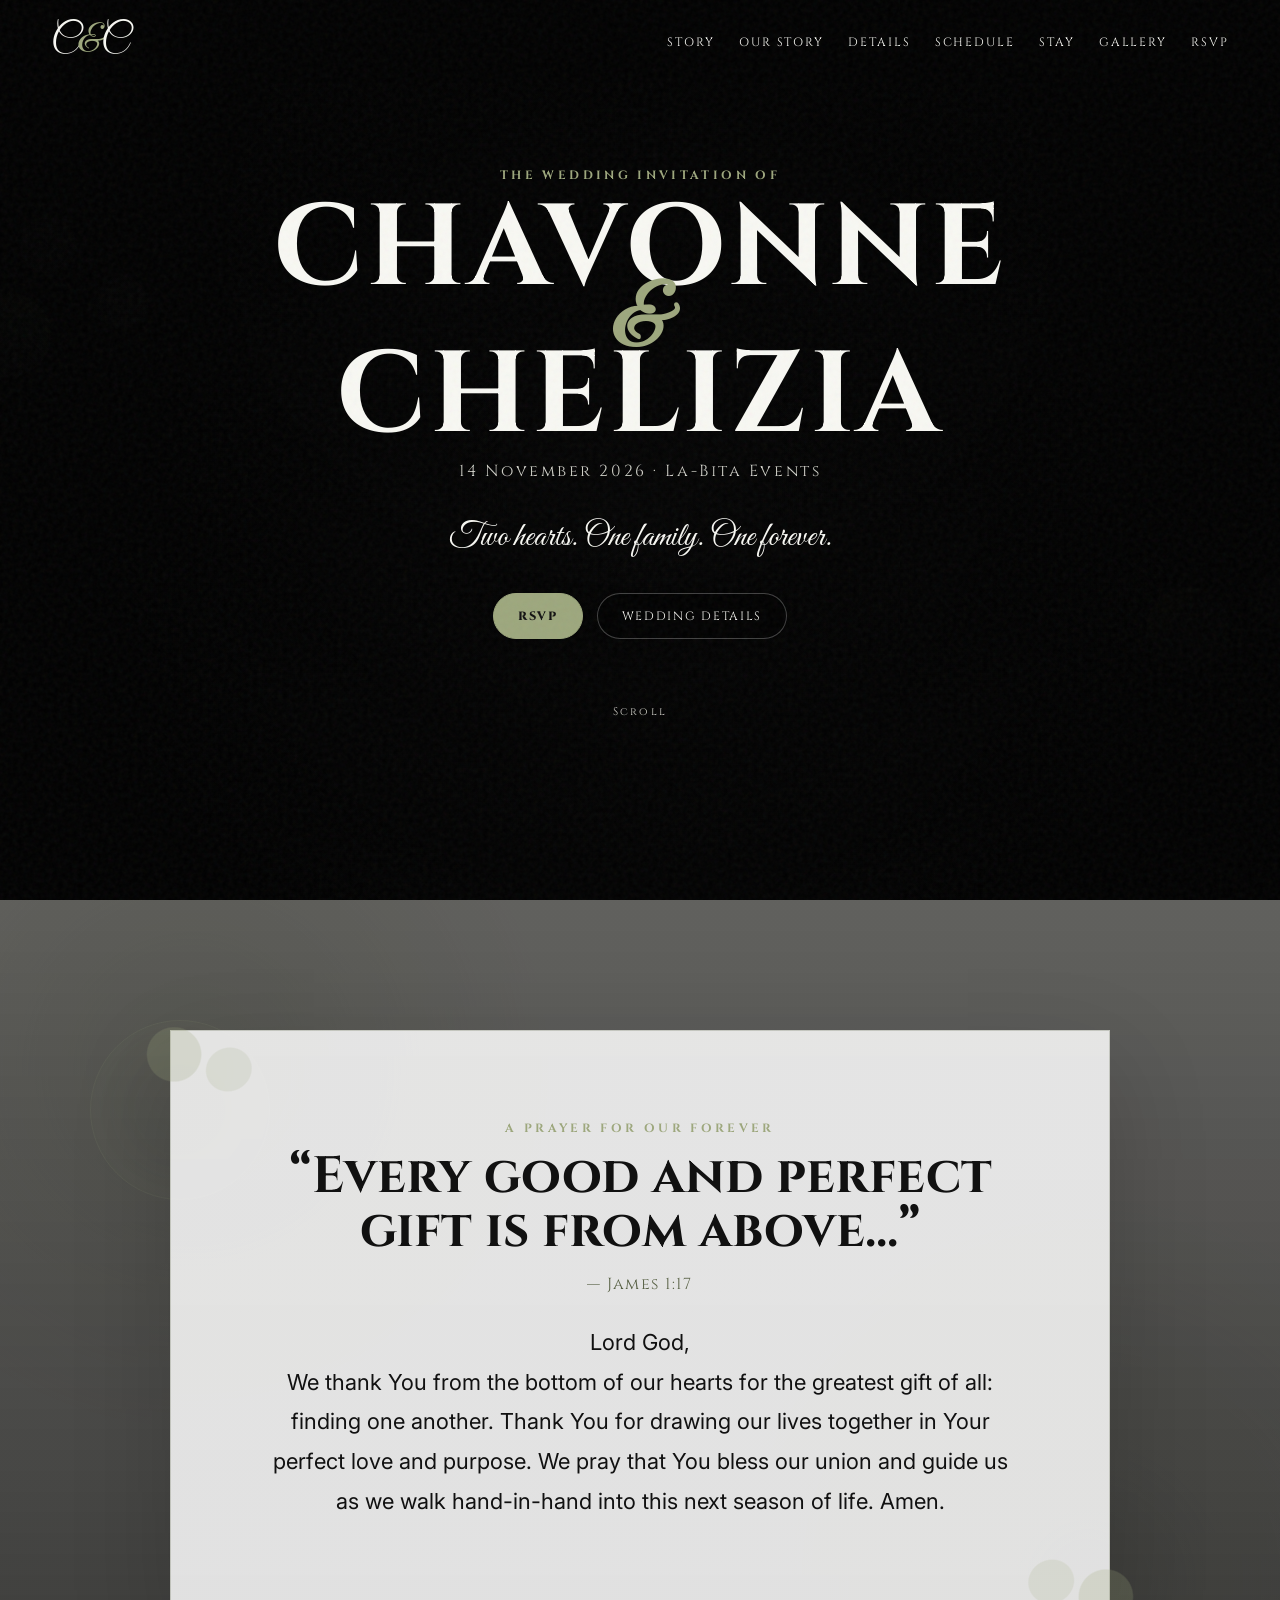
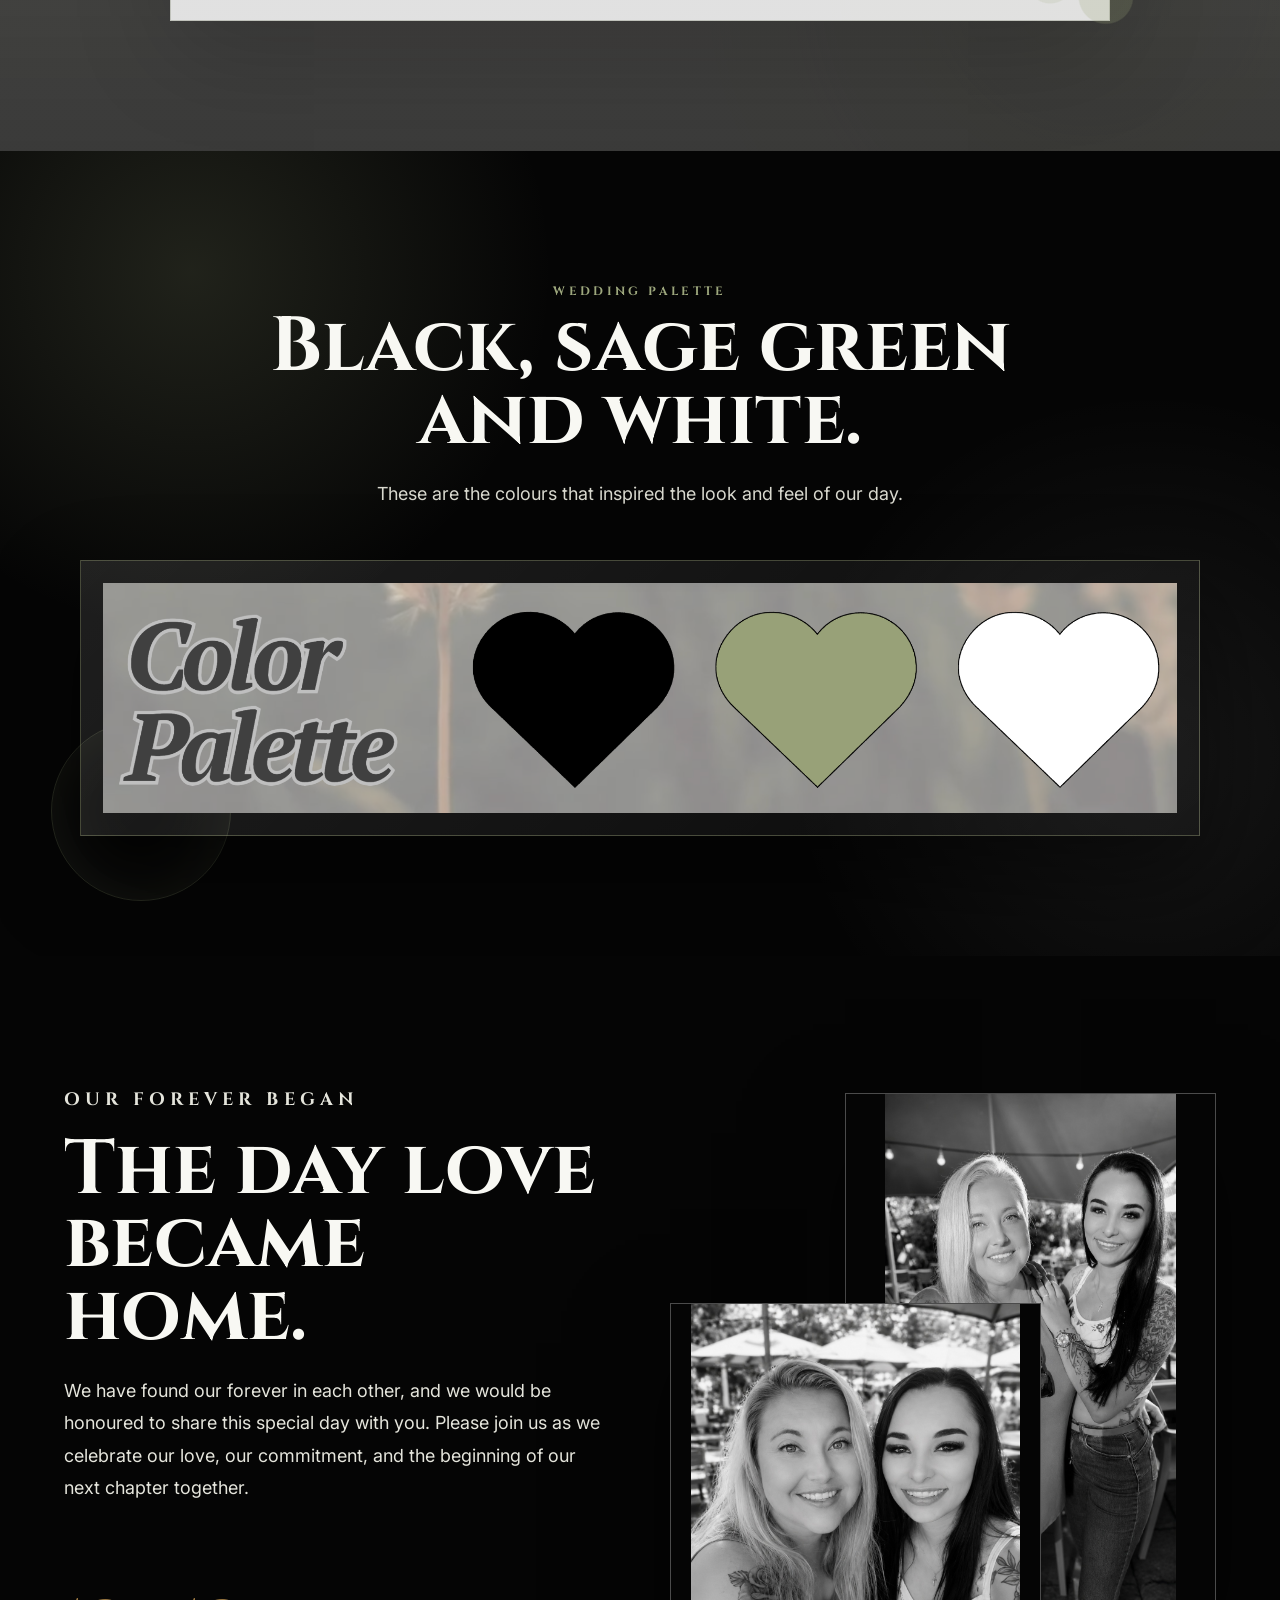
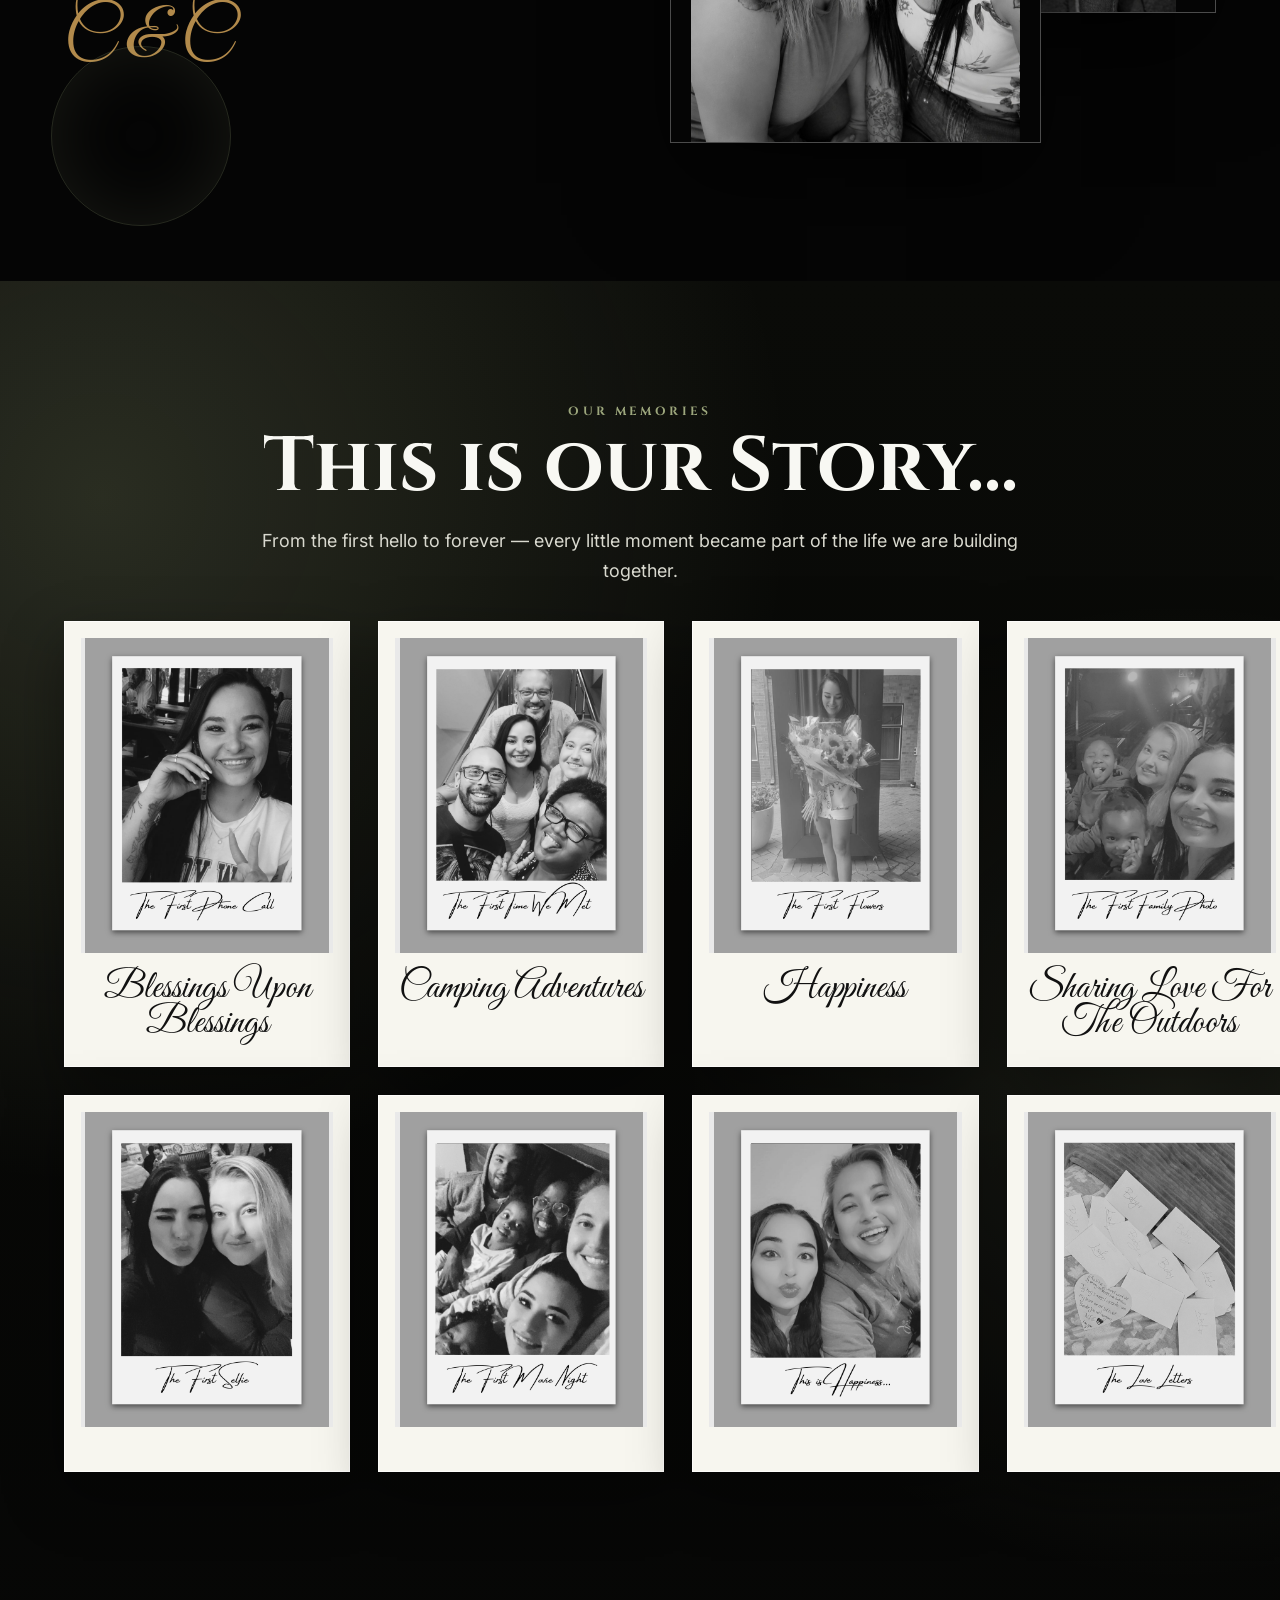
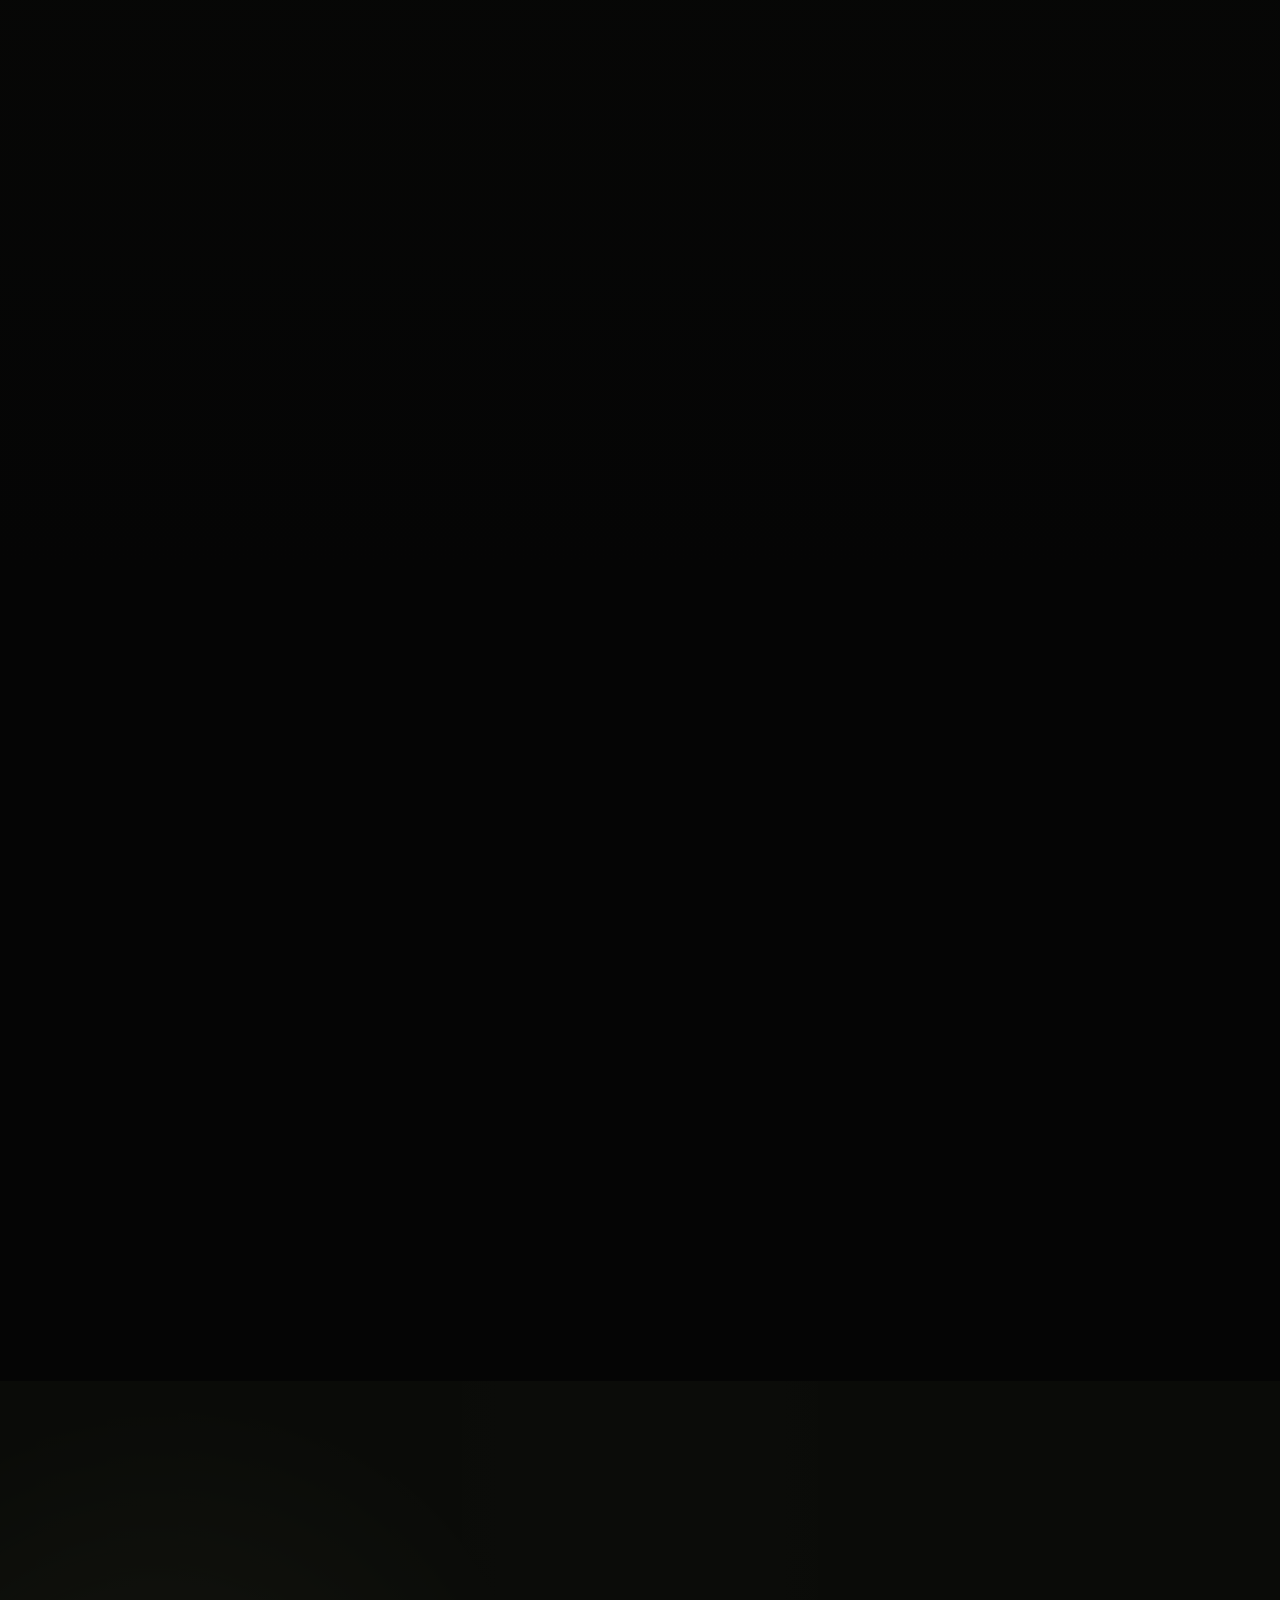
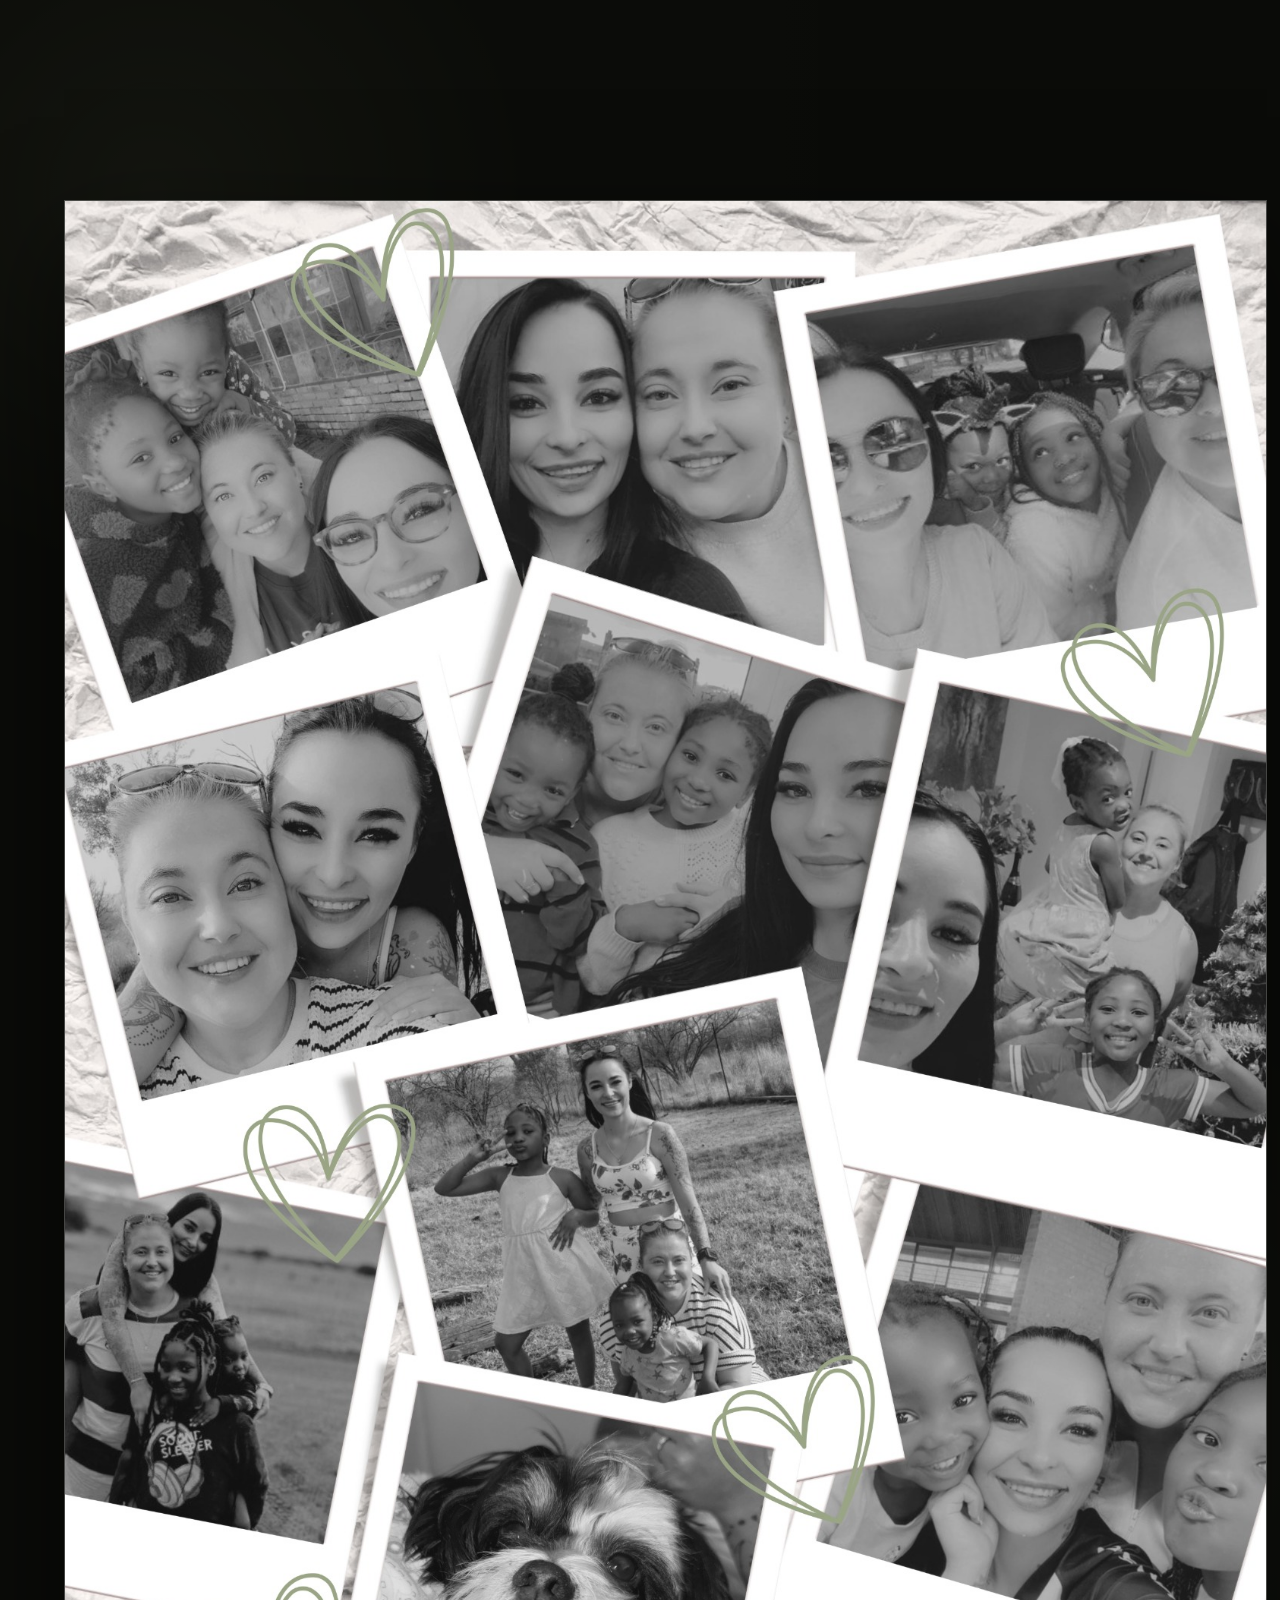
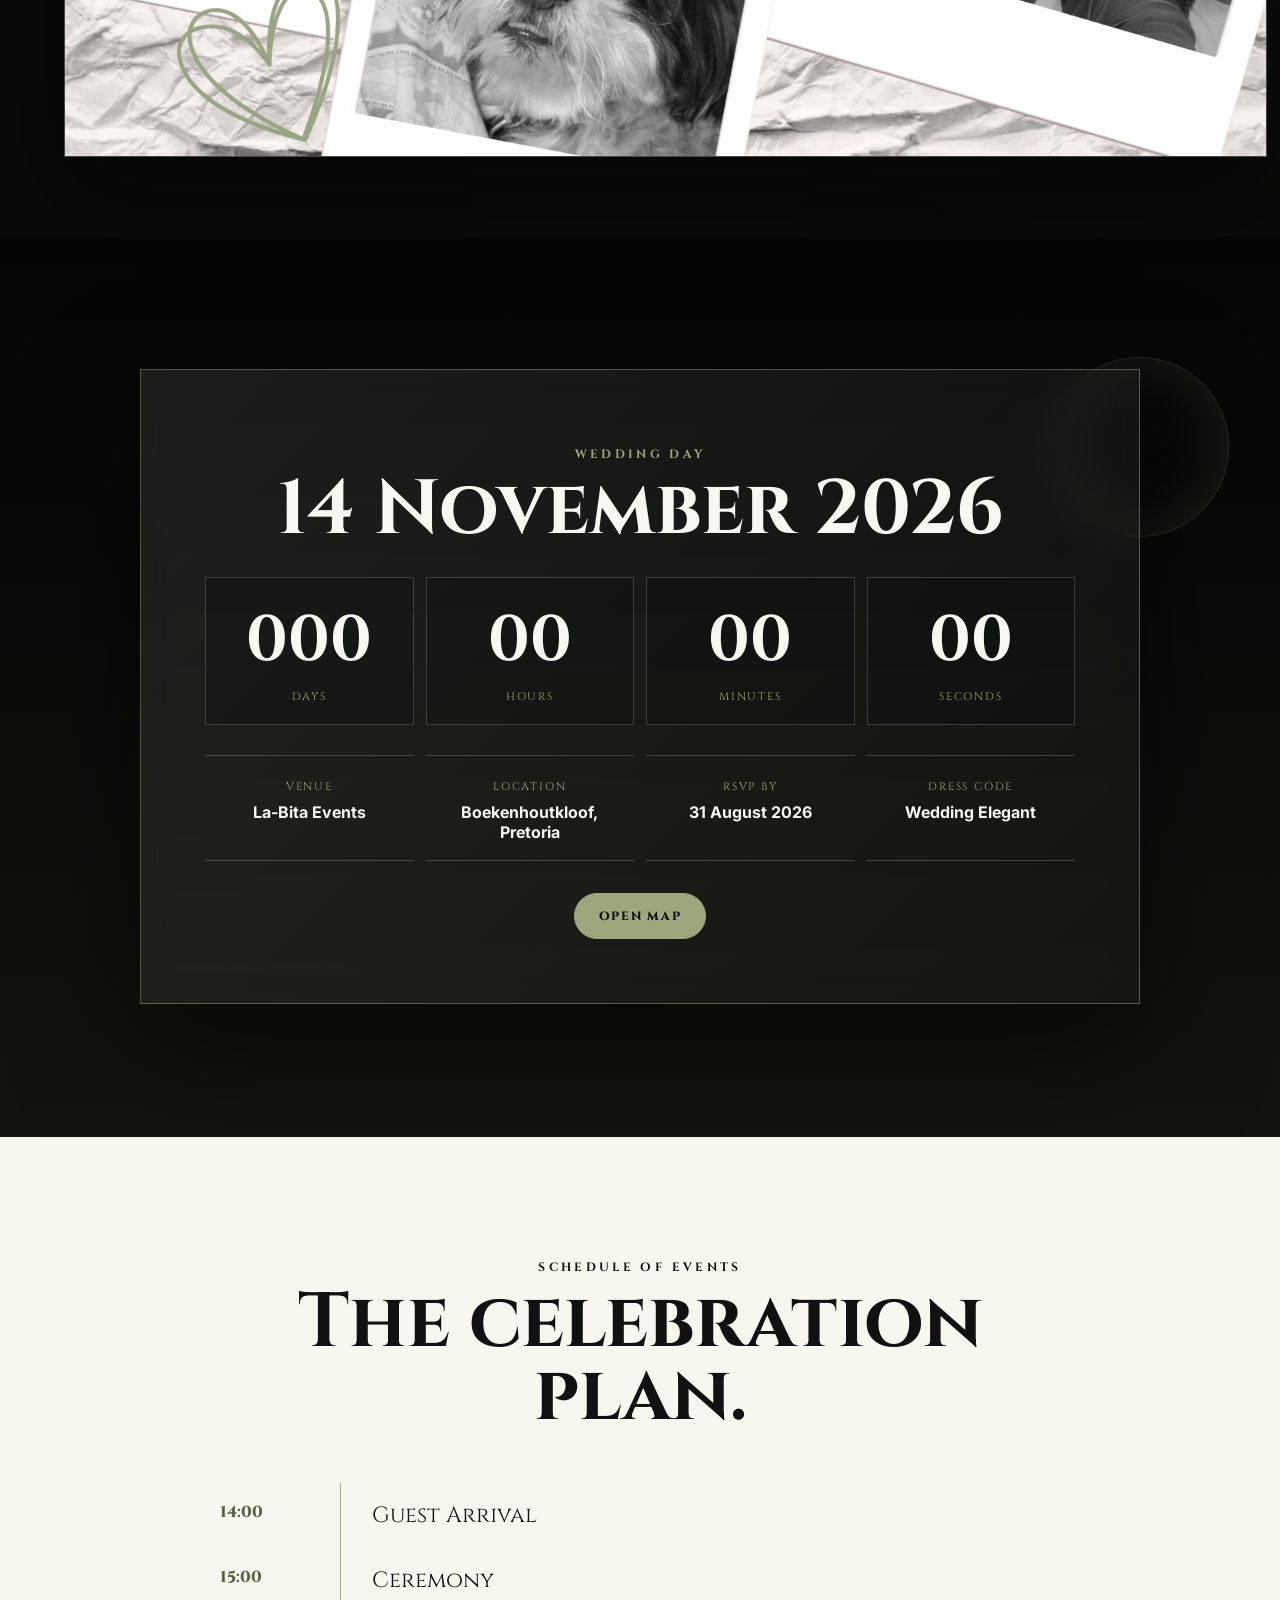
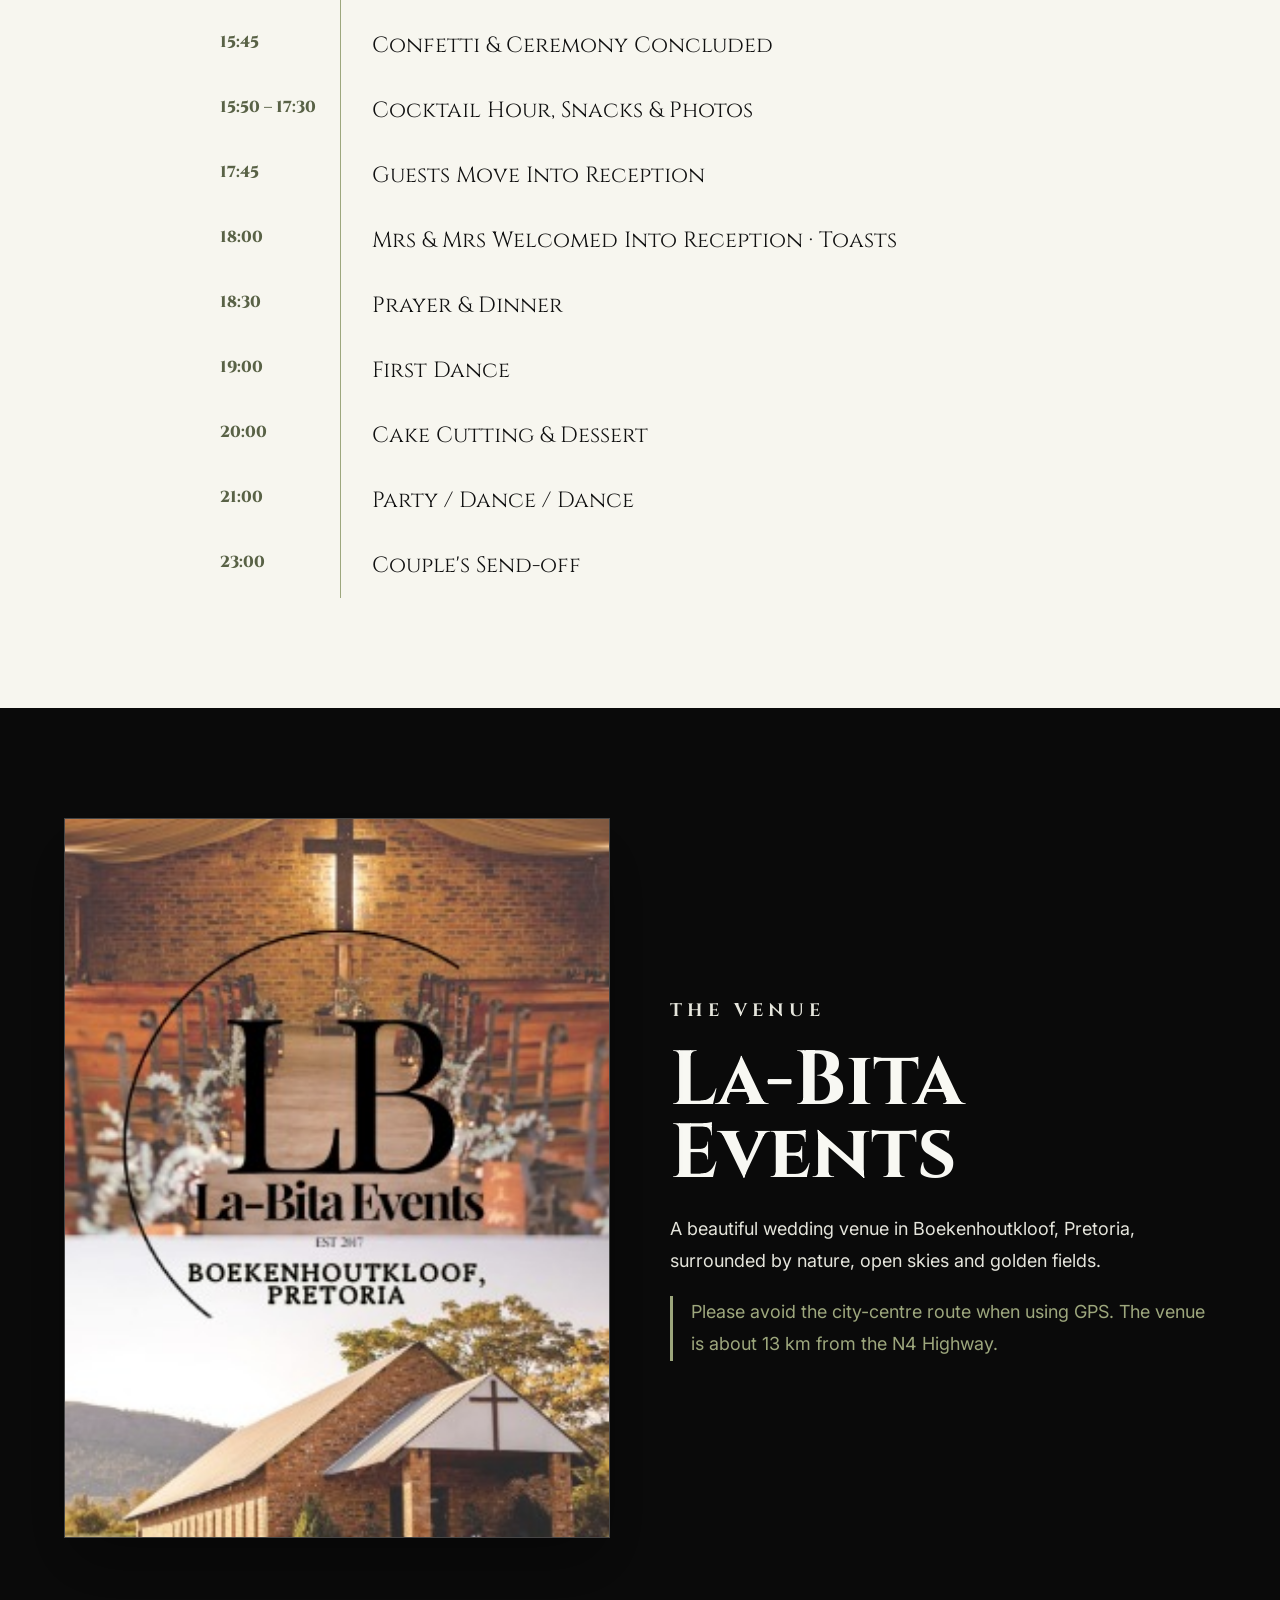
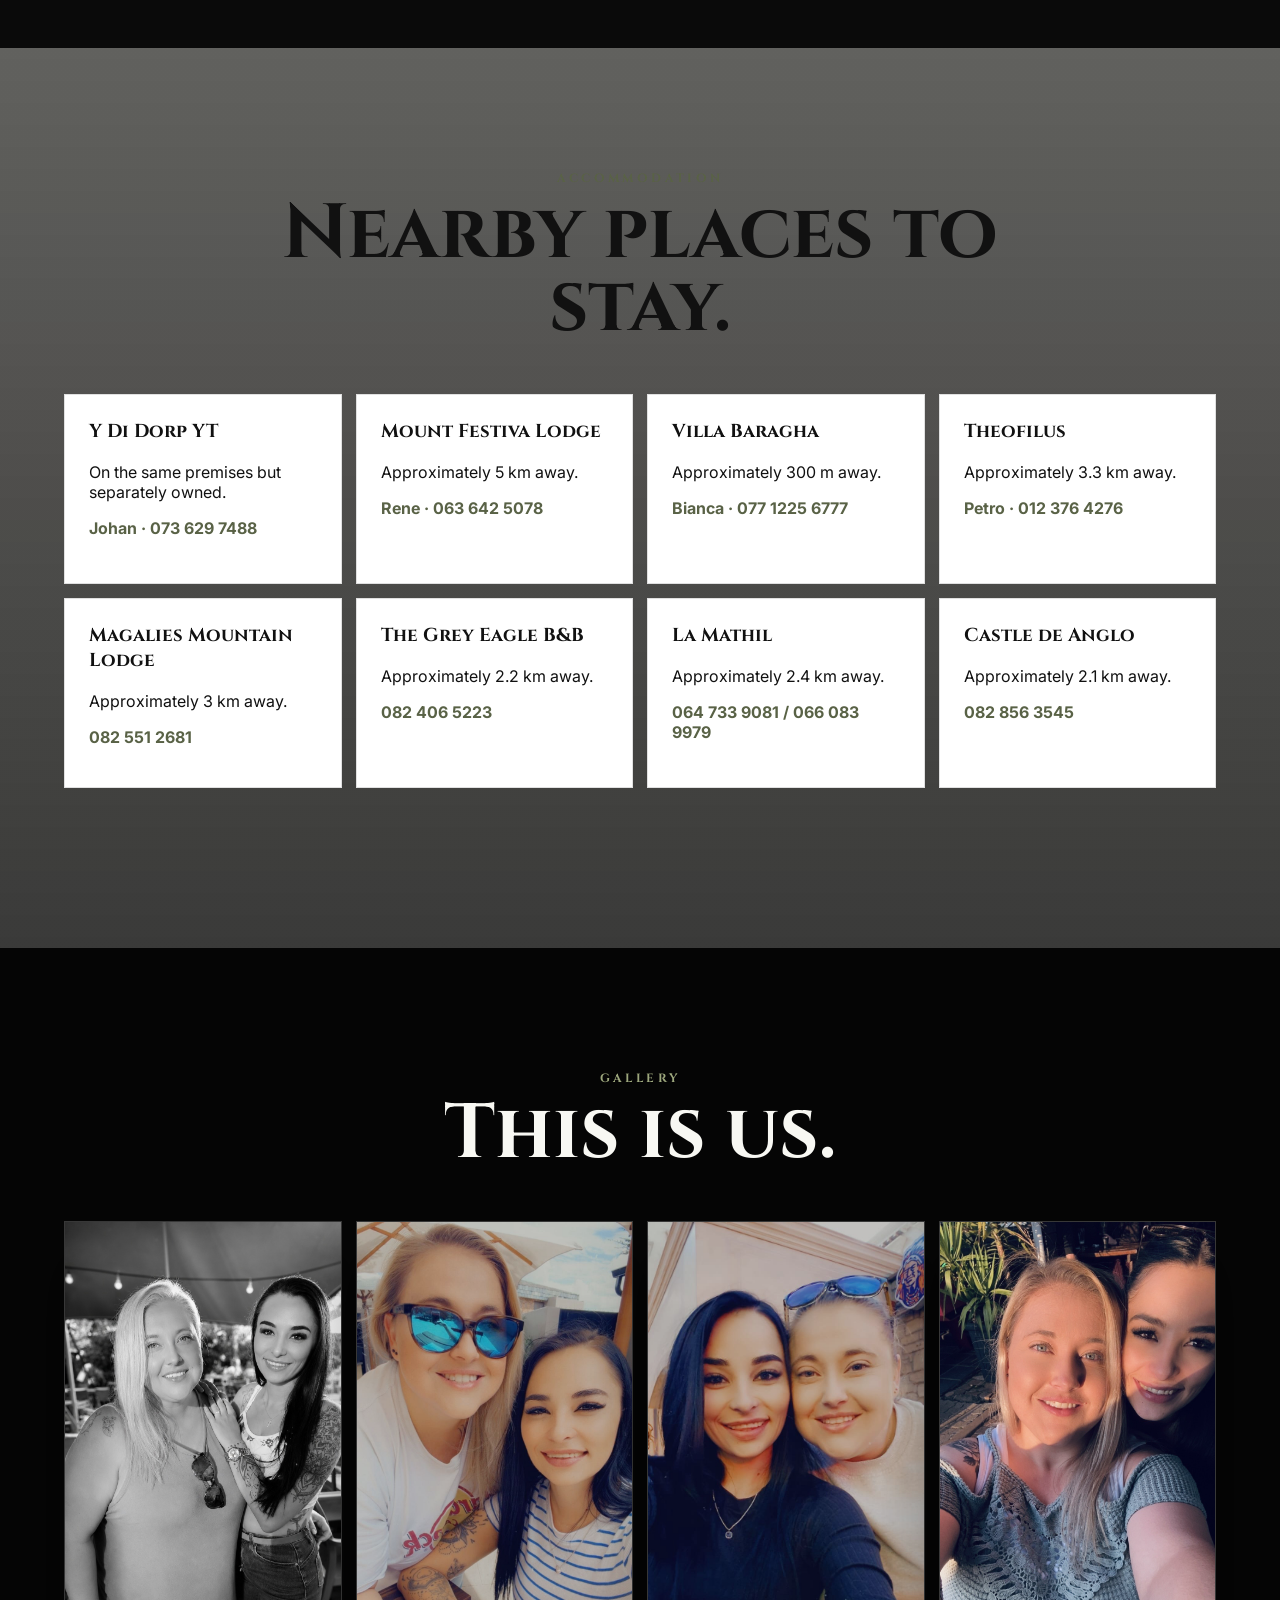
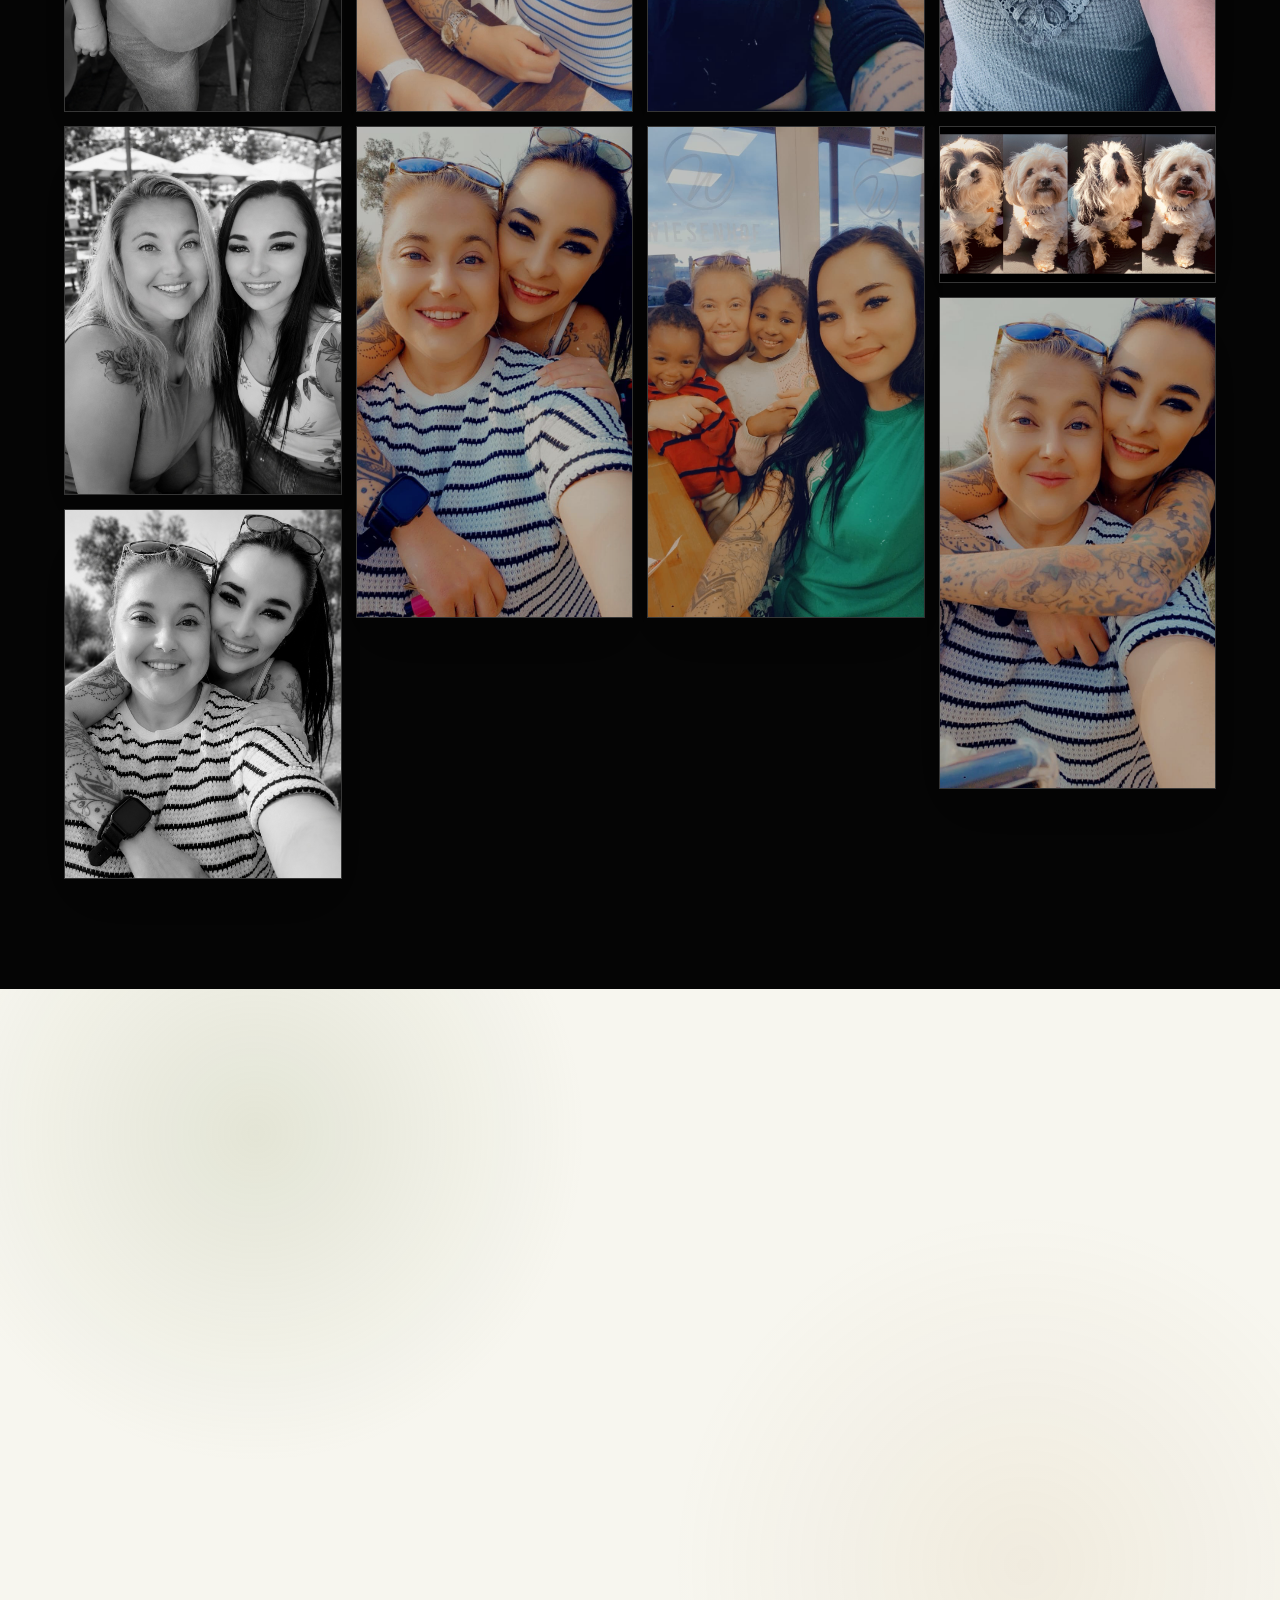
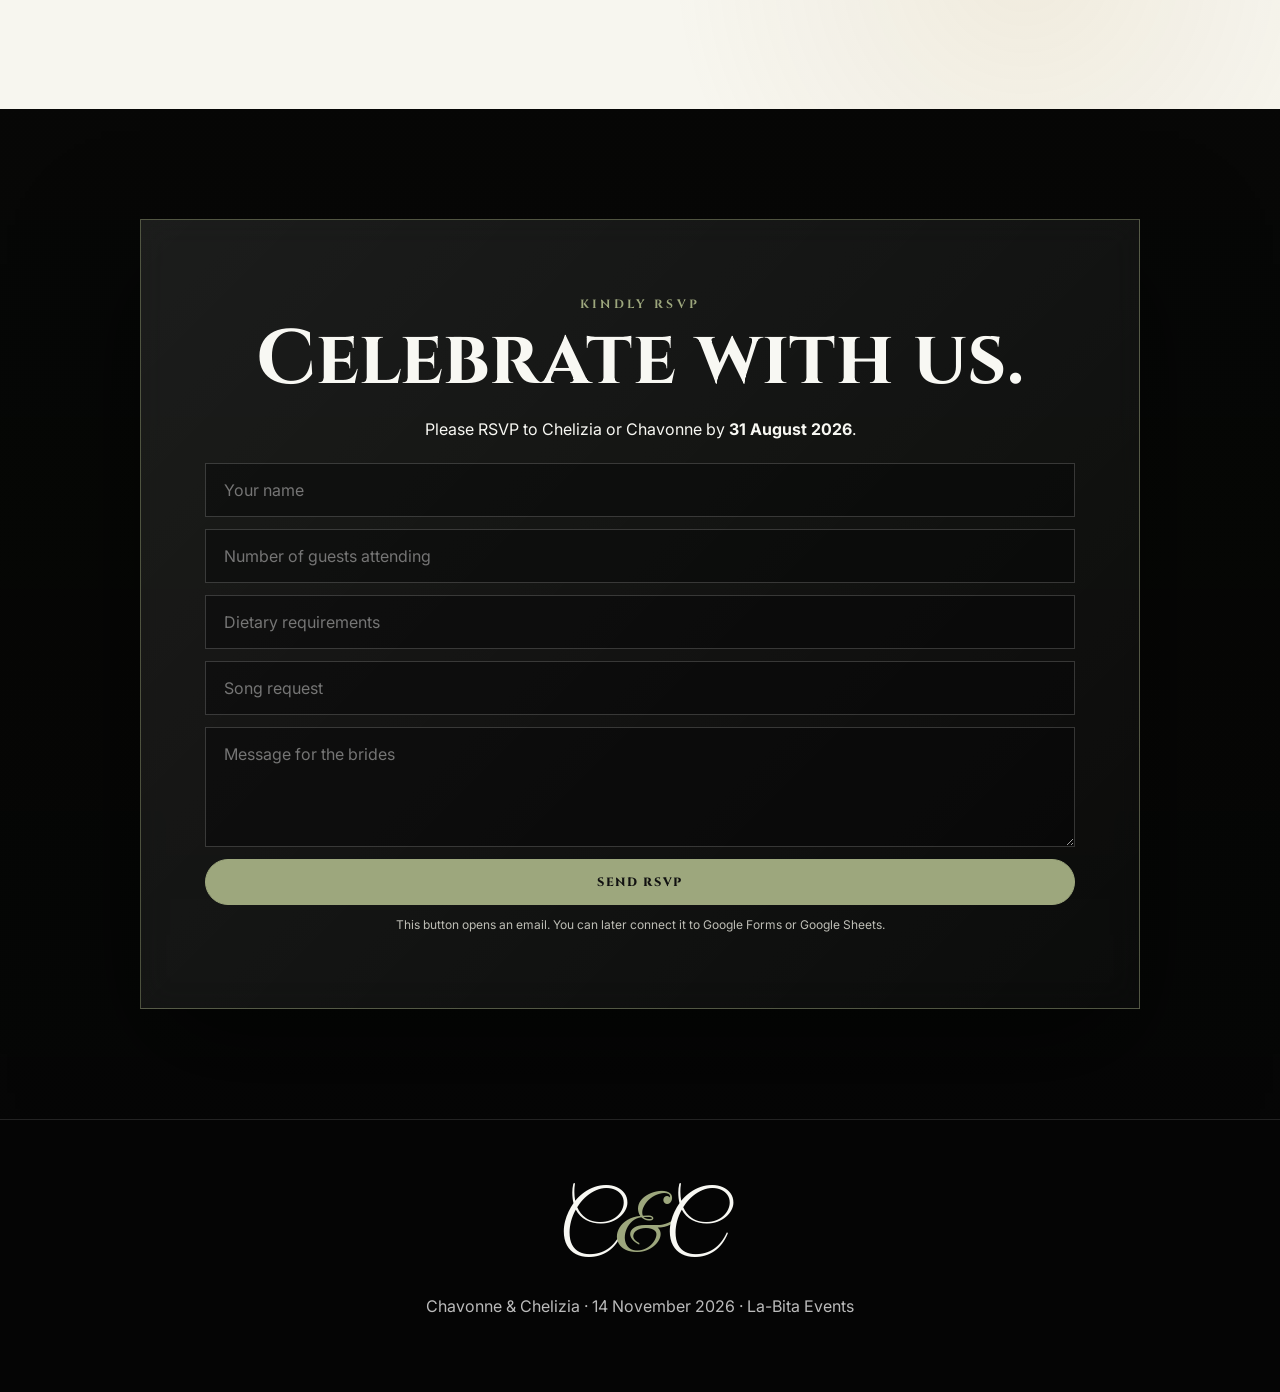
==== Chavonne_Chelizia_Wedding_Website_NATURE_VIDEO_UPDATE/index.html @ d22e95a1 "Add files via upload" ====
<!doctype html>
<html lang="en">
<head>
  <meta charset="utf-8" />
  <meta name="viewport" content="width=device-width, initial-scale=1" />
  <title>Chavonne & Chelizia | 14 November 2026</title>
  <meta name="description" content="Wedding invitation for Chavonne & Chelizia — 14 November 2026 at La-Bita Events." />
  <meta property="og:title" content="Chavonne & Chelizia are getting married" />
  <meta property="og:description" content="Join us on 14 November 2026 at La-Bita Events." />
  <meta property="og:image" content="assets/photos/photo-01.jpg" />
  <link rel="preconnect" href="https://fonts.googleapis.com">
  <link rel="preconnect" href="https://fonts.gstatic.com" crossorigin>
  <link href="https://fonts.googleapis.com/css2?family=Cinzel:wght@400;500;600;700&family=Great+Vibes&family=Inter:wght@300;400;500;700;900&display=swap" rel="stylesheet">
  <link rel="stylesheet" href="styles.css" />
</head>
<body>
  <div class="grain"></div>
  <div class="mobile-menu" id="mobileMenu">
    <a href="#story">Story</a><a href="#love-story">Our Story</a><a href="#details">Details</a><a href="#timeline">Schedule</a><a href="#accommodation">Stay</a><a href="#gallery">Gallery</a><a href="#rsvp">RSVP</a>
  </div>

  <header class="nav">
    <a class="brand" href="#top">C<span>&</span>C</a>
    <nav>
      <a href="#story">Story</a><a href="#love-story">Our Story</a><a href="#details">Details</a><a href="#timeline">Schedule</a><a href="#accommodation">Stay</a><a href="#gallery">Gallery</a><a href="#rsvp">RSVP</a>
    </nav>
    <button id="menuBtn" aria-label="Open menu">☰</button>
  </header>

  <main id="top">
    <div class="nature-accent accent-top-left" aria-hidden="true"></div>
    <div class="nature-accent accent-top-right" aria-hidden="true"></div>
    <section class="hero panel">
      <video class="nature-video video-bg meadow-video" autoplay muted loop playsinline preload="auto" aria-hidden="true">
        <source src="assets/videos/nature-1.mp4" type="video/mp4">
      </video>
      <div class="hero-overlay"></div>
      <div class="hero-content reveal">
        <p class="eyebrow">The wedding invitation of</p>
        <h1><span>Chavonne</span><em>&</em><span>Chelizia</span></h1>
        <p class="date">14 November 2026 · La-Bita Events</p>
        <p class="tagline">Two hearts. One family. One forever.</p>
        <div class="hero-actions">
          <a class="btn primary" href="#rsvp">RSVP</a>
          <a class="btn ghost" href="#details">Wedding Details</a>
        </div>
      </div>
      <div class="scroll-cue">Scroll</div>
    </section>


    <section class="prayer panel" id="prayer">
      <video class="nature-video video-bg soft-section-video" autoplay muted loop playsinline preload="auto" aria-hidden="true">
        <source src="assets/videos/nature-1.mp4" type="video/mp4">
      </video>
      <div class="soft-dark-overlay" aria-hidden="true"></div>
      <span class="botanical-line botanical-line-prayer" aria-hidden="true"></span>
      <div class="prayer-card reveal">
        <p class="eyebrow">A Prayer For Our Forever</p>
        <h2>“Every good and perfect gift is from above...”</h2>
        <p class="verse">— James 1:17</p>
        <p>Lord God,<br>
        We thank You from the bottom of our hearts for the greatest gift of all: finding one another. Thank You for drawing our lives together in Your perfect love and purpose. We pray that You bless our union and guide us as we walk hand-in-hand into this next season of life. Amen.</p>
      </div>
    </section>

    <section class="palette-section panel" id="palette">
      <span class="botanical-line botanical-line-1" aria-hidden="true"></span>
      <div class="section-head reveal">
        <p class="eyebrow">Wedding Palette</p>
        <h2>Black, sage green and white.</h2>
        <p class="story-intro">These are the colours that inspired the look and feel of our day.</p>
      </div>
      <div class="palette-card reveal">
        <img src="assets/photos/wedding-palette.png" alt="Wedding colour palette: black, sage green and white" loading="lazy" />
      </div>
    </section>

    <section class="intro split panel" id="story">
      <span class="botanical-line botanical-line-1" aria-hidden="true"></span>
      <div class="copy reveal">
        <p class="eyebrow">Our Forever Began</p>
        <h2>The day love became home.</h2>
        <p>We have found our forever in each other, and we would be honoured to share this special day with you. Please join us as we celebrate our love, our commitment, and the beginning of our next chapter together.</p>
        <p class="signature">C & C</p>
      </div>
      <div class="photo-stack reveal">
        <img src="assets/photos/photo-01.jpg" alt="Chavonne and Chelizia smiling together" />
        <img src="assets/photos/photo-02.jpg" alt="Chavonne and Chelizia close up" />
      </div>
    </section>


    <section class="our-story panel" id="love-story">
      <video class="nature-video video-bg story-video" autoplay muted loop playsinline preload="auto" aria-hidden="true">
        <source src="assets/videos/nature-2.mp4" type="video/mp4">
      </video>
      <div class="section-head reveal">
        <p class="eyebrow">Our Memories</p>
        <h2>This is our Story...</h2>
        <p class="story-intro">From the first hello to forever — every little moment became part of the life we are building together.</p>
      </div>
      <div class="story-gallery">
          <article class="story-polaroid reveal"><img src="assets/story/story-2.jpg" alt="Our story memory 2" loading="lazy"><span>Blessings Upon Blessings</span></article>
          <article class="story-polaroid reveal"><img src="assets/story/story-3.jpg" alt="Our story memory 3" loading="lazy"><span>Camping Adventures</span></article>
          <article class="story-polaroid reveal"><img src="assets/story/story-4.jpg" alt="Our story memory 4" loading="lazy"><span>Happiness</span></article>
          <article class="story-polaroid reveal"><img src="assets/story/story-5.jpg" alt="Our story memory 5" loading="lazy"><span>Sharing Love For The Outdoors</span></article>
          <article class="story-polaroid reveal"><img src="assets/story/story-6.jpg" alt="Our story memory 6" loading="lazy"><span></span></article>
          <article class="story-polaroid reveal"><img src="assets/story/story-7.jpg" alt="Our story memory 7" loading="lazy"><span></span></article>
          <article class="story-polaroid reveal"><img src="assets/story/story-8.jpg" alt="Our story memory 8" loading="lazy"><span></span></article>
          <article class="story-polaroid reveal"><img src="assets/story/story-9.jpg" alt="Our story memory 9" loading="lazy"><span></span></article>
          <article class="story-polaroid reveal"><img src="assets/story/story-10.jpg" alt="Our story memory 10" loading="lazy"><span>Becoming One...</span></article>
          <article class="story-polaroid reveal"><img src="assets/story/story-11.jpg" alt="Our story memory 11" loading="lazy"><span>The Proposal</span></article>
          <article class="story-polaroid reveal"><img src="assets/story/story-12.jpg" alt="Our story memory 12" loading="lazy"><span>Adventures</span></article>
          <article class="story-polaroid reveal"><img src="assets/story/story-13.jpg" alt="Our story memory 13" loading="lazy"><span>The Love Letters</span></article>
          <article class="story-polaroid reveal"><img src="assets/story/story-14.jpg" alt="Our story memory 14" loading="lazy"><span>This Is Happiness...</span></article>
          <article class="story-polaroid reveal"><img src="assets/story/story-15.jpg" alt="Our story memory 15" loading="lazy"><span>The First Movie Night</span></article>
          <article class="story-polaroid reveal"><img src="assets/story/story-16.jpg" alt="Our story memory 16" loading="lazy"><span>The First Selfie</span></article>
          <article class="story-polaroid reveal"><img src="assets/story/story-17.jpg" alt="Our story memory 17" loading="lazy"><span>The First Phone Call</span></article>
          <article class="story-polaroid reveal"><img src="assets/story/story-18.jpg" alt="Our story memory 18" loading="lazy"><span>The First Flowers</span></article>
          <article class="story-polaroid reveal"><img src="assets/story/story-19.jpg" alt="Our story memory 19" loading="lazy"><span>The First Time We Met</span></article>
          <article class="story-polaroid reveal"><img src="assets/story/story-20.jpg" alt="Our story memory 20" loading="lazy"><span>The First Moments</span></article>
          <article class="story-polaroid reveal"><img src="assets/story/story-21.jpg" alt="Our story memory 21" loading="lazy"><span>Family</span></article>
      </div>
    </section>

    <section class="family panel">
      <video class="nature-video video-bg family-video" autoplay muted loop playsinline preload="auto" aria-hidden="true">
        <source src="assets/videos/nature-2.mp4" type="video/mp4">
      </video>
      <div class="section-head reveal">
        <p class="eyebrow">The Best Part Of Our Story</p>
        <h2>Before we became brides, we became a family.</h2>
      </div>
      <div class="family-banner-wrap reveal">
        <img class="family-banner" src="assets/photos/family-banner.jpg" alt="Black and white family photo collage with greenery" />
      </div>

    </section>

    <section class="details panel" id="details">
      <span class="botanical-line botanical-line-2" aria-hidden="true"></span>
      <div class="details-card reveal">
        <p class="eyebrow">Wedding Day</p>
        <h2>14 November 2026</h2>
        <div class="countdown" id="countdown">
          <div><strong>000</strong><span>Days</span></div>
          <div><strong>00</strong><span>Hours</span></div>
          <div><strong>00</strong><span>Minutes</span></div>
          <div><strong>00</strong><span>Seconds</span></div>
        </div>
        <div class="detail-list">
          <article><span>Venue</span><b>La-Bita Events</b></article>
          <article><span>Location</span><b>Boekenhoutkloof, Pretoria</b></article>
          <article><span>RSVP By</span><b>31 August 2026</b></article>
          <article><span>Dress Code</span><b>Wedding Elegant</b></article>
        </div>
        <a class="btn primary" target="_blank" rel="noopener" href="https://maps.app.goo.gl/uL5Yr87mMjMG5rFS6">Open Map</a>
      </div>
    </section>

    <section class="timeline panel" id="timeline">
      <div class="section-head reveal">
        <p class="eyebrow">Schedule Of Events</p>
        <h2>The celebration plan.</h2>
      </div>
      <div class="line reveal">
        <div><time>14:00</time><p>Guest Arrival</p></div>
        <div><time>15:00</time><p>Ceremony</p></div>
        <div><time>15:45</time><p>Confetti & Ceremony Concluded</p></div>
        <div><time>15:50 – 17:30</time><p>Cocktail Hour, Snacks & Photos</p></div>
        <div><time>17:45</time><p>Guests Move Into Reception</p></div>
        <div><time>18:00</time><p>Mrs & Mrs Welcomed Into Reception · Toasts</p></div>
        <div><time>18:30</time><p>Prayer & Dinner</p></div>
        <div><time>19:00</time><p>First Dance</p></div>
        <div><time>20:00</time><p>Cake Cutting & Dessert</p></div>
        <div><time>21:00</time><p>Party / Dance / Dance</p></div>
        <div><time>23:00</time><p>Couple's Send-off</p></div>
      </div>
    </section>

    <section class="venue panel">
      <div class="venue-photo reveal"><img src="assets/photos/photo-13.jpg" alt="La-Bita Events venue" /></div>
      <div class="copy reveal">
        <p class="eyebrow">The Venue</p>
        <h2>La-Bita Events</h2>
        <p>A beautiful wedding venue in Boekenhoutkloof, Pretoria, surrounded by nature, open skies and golden fields.</p>
        <p class="note">Please avoid the city-centre route when using GPS. The venue is about 13 km from the N4 Highway.</p>
      </div>
    </section>

    <section class="accommodation panel" id="accommodation">
      <video class="nature-video video-bg stay-video" autoplay muted loop playsinline preload="auto" aria-hidden="true">
        <source src="assets/videos/nature-2.mp4" type="video/mp4">
      </video>
      <div class="soft-dark-overlay" aria-hidden="true"></div>
<div class="section-head reveal">
        <p class="eyebrow">Accommodation</p>
        <h2>Nearby places to stay.</h2>
      </div>
      <div class="cards reveal">
        <article><h3>Y Di Dorp YT</h3><p>On the same premises but separately owned.</p><b>Johan · 073 629 7488</b></article>
        <article><h3>Mount Festiva Lodge</h3><p>Approximately 5 km away.</p><b>Rene · 063 642 5078</b></article>
        <article><h3>Villa Baragha</h3><p>Approximately 300 m away.</p><b>Bianca · 077 1225 6777</b></article>
        <article><h3>Theofilus</h3><p>Approximately 3.3 km away.</p><b>Petro · 012 376 4276</b></article>
        <article><h3>Magalies Mountain Lodge</h3><p>Approximately 3 km away.</p><b>082 551 2681</b></article>
        <article><h3>The Grey Eagle B&B</h3><p>Approximately 2.2 km away.</p><b>082 406 5223</b></article>
        <article><h3>La Mathil</h3><p>Approximately 2.4 km away.</p><b>064 733 9081 / 066 083 9979</b></article>
        <article><h3>Castle de Anglo</h3><p>Approximately 2.1 km away.</p><b>082 856 3545</b></article>
      </div>
    </section>

    <section class="gallery panel" id="gallery">
      <div class="section-head reveal">
        <p class="eyebrow">Gallery</p>
        <h2>This is us.</h2>
      </div>
      <div class="masonry reveal">
        <img src="assets/photos/photo-01.jpg" alt="Chavonne and Chelizia" />
        <img src="assets/photos/photo-02.jpg" alt="Chavonne and Chelizia" />
        <img src="assets/photos/photo-03.jpg" alt="Chavonne and Chelizia" />
        <img src="assets/photos/photo-04.jpg" alt="Chavonne and Chelizia" />
        <img src="assets/photos/photo-05.jpg" alt="Chavonne and Chelizia" />
        <img src="assets/photos/photo-06.jpg" alt="Chavonne and Chelizia" />
        <img src="assets/photos/photo-07.jpg" alt="Chavonne and Chelizia" />
        <img src="assets/photos/photo-08.jpg" alt="Family photo" />
        <img src="assets/photos/photo-09.jpg" alt="Family photo" />
        <img src="assets/photos/photo-10.jpg" alt="Kai and Willow" />
      </div>
    </section>

    <section class="gift-note panel" id="gifts">
      <div class="gift-card reveal">
        <p class="eyebrow">A Note On Gifts</p>
        <h2>Your presence is our gift.</h2>
        <p>Please know that we are not asking for gifts—your presence on our big day is truly all we want! However, if you would still like to gift us with something, a monetary contribution would be warmly appreciated.</p>
      </div>
    </section>

    <section class="rsvp panel" id="rsvp">
      <video class="nature-video video-bg rsvp-video" autoplay muted loop playsinline preload="auto" aria-hidden="true">
        <source src="assets/videos/nature-1.mp4" type="video/mp4">
      </video>
      <div class="soft-dark-overlay" aria-hidden="true"></div>
      <video class="nature-video video-bg rsvp-video" autoplay muted loop playsinline preload="auto" aria-hidden="true">
        <source src="assets/videos/nature-1.mp4" type="video/mp4">
      </video>
      <div class="rsvp-box reveal">
        <p class="eyebrow">Kindly RSVP</p>
        <h2>Celebrate with us.</h2>
        <p>Please RSVP to Chelizia or Chavonne by <strong>31 August 2026</strong>.</p>
        <form id="rsvpForm">
          <input name="name" placeholder="Your name" required />
          <input name="guests" placeholder="Number of guests attending" required />
          <input name="diet" placeholder="Dietary requirements" />
          <input name="song" placeholder="Song request" />
          <textarea name="message" placeholder="Message for the brides"></textarea>
          <button class="btn primary" type="submit">Send RSVP</button>
        </form>
        <p class="small">This button opens an email. You can later connect it to Google Forms or Google Sheets.</p>
      </div>
    </section>
  </main>

  <footer>
    <div class="monogram story-logo">C<span>&</span>C</div>
    <p>Chavonne & Chelizia · 14 November 2026 · La-Bita Events</p>
  </footer>

  <script src="script.js"></script>
</body>
</html>
---- Chavonne_Chelizia_Wedding_Website_NATURE_VIDEO_UPDATE/styles.css ----
:root{
  --black:#050505; --charcoal:#151515; --white:#f8f8f3; --sage:#9da77d; --sage-dark:#596246; --gold:#b28a4b; --muted:#cfcfc7;
}
*{box-sizing:border-box} html{scroll-behavior:smooth} body{margin:0;background:var(--black);color:var(--white);font-family:Inter,system-ui,sans-serif;overflow-x:hidden}
a{color:inherit;text-decoration:none} img{max-width:100%;display:block}.grain{position:fixed;inset:0;z-index:50;pointer-events:none;opacity:.12;background-image:url("data:image/svg+xml,%3Csvg viewBox='0 0 200 200' xmlns='http://www.w3.org/2000/svg'%3E%3Cfilter id='n'%3E%3CfeTurbulence type='fractalNoise' baseFrequency='.9' numOctaves='4' stitchTiles='stitch'/%3E%3C/filter%3E%3Crect width='100%25' height='100%25' filter='url(%23n)' opacity='.45'/%3E%3C/svg%3E")}
.nav{position:fixed;top:0;left:0;right:0;z-index:20;display:flex;align-items:center;justify-content:space-between;padding:18px clamp(18px,4vw,54px);background:linear-gradient(180deg,rgba(0,0,0,.75),transparent);backdrop-filter:blur(6px)}.brand{font-family:Great Vibes,cursive;font-size:38px;color:var(--white)}.brand span{color:var(--sage)}.nav nav{display:flex;gap:24px;font-family:Cinzel,serif;font-size:12px;letter-spacing:.16em;text-transform:uppercase}.nav a:hover{color:var(--sage)}#menuBtn{display:none;background:transparent;border:1px solid rgba(255,255,255,.3);color:white;border-radius:999px;padding:8px 12px}.mobile-menu{display:none}
.panel{position:relative;min-height:100vh;padding:110px clamp(18px,5vw,80px);overflow:hidden}.hero{display:grid;place-items:center;text-align:center}.hero-overlay{position:absolute;inset:0;background:radial-gradient(circle at center,rgba(0,0,0,.08),rgba(0,0,0,.88) 80%),linear-gradient(180deg,rgba(0,0,0,.25),#050505)}.nature-video{position:absolute;inset:0;opacity:.5;filter:grayscale(.15);background-size:cover;transform:scale(1.06)}.meadow{background-image:linear-gradient(70deg,rgba(157,167,125,.25),rgba(0,0,0,.15)),url('assets/photos/photo-14.jpg');animation:floatbg 24s ease-in-out infinite alternate}.leaves{background:radial-gradient(circle at 20% 20%,rgba(157,167,125,.35),transparent 40%),radial-gradient(circle at 85% 70%,rgba(178,138,75,.18),transparent 35%);animation:drift 16s ease-in-out infinite alternate}.stars{background:radial-gradient(circle at 20% 30%,rgba(157,167,125,.25),transparent 30%),radial-gradient(circle at 70% 70%,rgba(255,255,255,.09),transparent 20%);animation:floatbg 18s ease-in-out infinite alternate}@keyframes floatbg{from{transform:scale(1.06) translateY(0)}to{transform:scale(1.14) translateY(-26px)}}@keyframes drift{from{transform:translateX(-20px) scale(1.05)}to{transform:translateX(20px) scale(1.08)}}
.hero-content{position:relative;z-index:2;max-width:980px}.eyebrow{font-family:Cinzel,serif;text-transform:uppercase;letter-spacing:.28em;font-size:12px;color:var(--sage);font-weight:700}.hero h1{margin:20px 0 8px;font-family:Cinzel,serif;text-transform:uppercase;font-size:clamp(46px,9vw,132px);line-height:.82;letter-spacing:.03em}.hero h1 em{display:block;font-family:Great Vibes,cursive;text-transform:none;color:var(--sage);font-size:.75em;line-height:.6;font-style:normal}.date{font-family:Cinzel,serif;letter-spacing:.16em;color:var(--muted)}.tagline{font-size:clamp(20px,3vw,34px);font-family:Great Vibes,cursive;color:var(--white)}.hero-actions{display:flex;gap:14px;justify-content:center;flex-wrap:wrap;margin-top:28px}.btn{display:inline-flex;align-items:center;justify-content:center;border-radius:999px;padding:14px 24px;font-family:Cinzel,serif;font-size:12px;text-transform:uppercase;letter-spacing:.14em;border:1px solid rgba(255,255,255,.25);cursor:pointer}.primary{background:var(--sage);color:#111;border-color:var(--sage);font-weight:800}.ghost{background:rgba(0,0,0,.2);backdrop-filter:blur(8px)}.scroll-cue{position:absolute;bottom:26px;z-index:2;font-family:Cinzel,serif;letter-spacing:.2em;font-size:11px;color:var(--muted)}
.split,.venue{display:grid;grid-template-columns:1fr 1fr;gap:60px;align-items:center}.copy h2,.section-head h2,.details-card h2,.rsvp-box h2{font-family:Cinzel,serif;font-size:clamp(36px,6vw,78px);line-height:.95;margin:12px 0 22px}.copy p{font-size:18px;line-height:1.8;color:#e5e5dc}.signature{font-family:Great Vibes,cursive!important;font-size:70px!important;color:var(--gold)!important}.photo-stack{position:relative;min-height:650px}.photo-stack img{position:absolute;width:68%;border:1px solid rgba(255,255,255,.28);box-shadow:0 40px 90px rgba(0,0,0,.55);object-fit:cover}.photo-stack img:first-child{right:0;top:0;height:520px}.photo-stack img:last-child{left:0;bottom:0;height:440px}
.family{background:#0a0b08}.section-head{text-align:center;max-width:900px;margin:0 auto 50px;position:relative;z-index:2}.family-grid{position:relative;z-index:2;display:grid;grid-template-columns:1.2fr .8fr .9fr;gap:18px}.family-grid img,.masonry img,.venue-photo img{border:1px solid rgba(255,255,255,.24);filter:saturate(.9);box-shadow:0 28px 60px rgba(0,0,0,.35);height:520px;width:100%;object-fit:cover}.family-grid .wide{height:620px}.details{display:grid;place-items:center;background:linear-gradient(180deg,#050505,#11150d)}.details-card,.rsvp-box{position:relative;z-index:2;width:min(1000px,100%);padding:clamp(26px,5vw,70px);border:1px solid rgba(157,167,125,.45);background:linear-gradient(135deg,rgba(255,255,255,.09),rgba(255,255,255,.025));box-shadow:0 45px 110px rgba(0,0,0,.55);backdrop-filter:blur(16px);text-align:center}.countdown{display:grid;grid-template-columns:repeat(4,1fr);gap:12px;margin:30px 0}.countdown div{border:1px solid rgba(255,255,255,.18);padding:20px 10px;background:rgba(0,0,0,.18)}.countdown strong{display:block;font-size:clamp(28px,5vw,66px);font-family:Cinzel,serif}.countdown span,.detail-list span{font-family:Cinzel,serif;text-transform:uppercase;letter-spacing:.16em;font-size:11px;color:var(--sage)}.detail-list{display:grid;grid-template-columns:repeat(4,1fr);gap:12px;margin:24px 0 32px}.detail-list article{padding:18px;border-top:1px solid rgba(255,255,255,.18);border-bottom:1px solid rgba(255,255,255,.18)}.detail-list b{display:block;margin-top:8px}.timeline{background:#f7f6ef;color:#111}.timeline .section-head h2,.timeline .eyebrow{color:#111}.line{max-width:840px;margin:auto;position:relative}.line:before{content:"";position:absolute;left:120px;top:0;bottom:0;width:1px;background:var(--sage)}.line div{display:grid;grid-template-columns:120px 1fr;gap:32px;padding:18px 0;align-items:start}.line time{font-family:Cinzel,serif;color:var(--sage-dark);font-weight:800}.line p{margin:0;font-size:22px;font-family:Cinzel,serif}.venue{background:#0a0a0a}.venue-photo img{height:720px}.note{border-left:3px solid var(--sage);padding-left:18px;color:var(--sage)!important}.accommodation{background:#f7f6ef;color:#111}.accommodation .eyebrow{color:var(--sage-dark)}.cards{display:grid;grid-template-columns:repeat(4,1fr);gap:14px}.cards article{padding:24px;border:1px solid rgba(0,0,0,.12);background:white;min-height:190px}.cards h3{font-family:Cinzel,serif;margin-top:0}.cards b{color:var(--sage-dark)}.gallery{background:#050505}.masonry{columns:4 240px;column-gap:14px}.masonry img{break-inside:avoid;margin:0 0 14px;height:auto}.rsvp{display:grid;place-items:center;background:#0b0d09}form{display:grid;gap:12px;margin-top:24px}input,textarea{width:100%;padding:16px 18px;border-radius:0;border:1px solid rgba(255,255,255,.18);background:rgba(0,0,0,.35);color:white;font:inherit}textarea{min-height:120px}form button{width:100%}.small{font-size:12px;color:#bebeb6}footer{text-align:center;padding:60px 20px;background:#050505;border-top:1px solid rgba(255,255,255,.12);color:#bbb}.monogram{font-family:Great Vibes,cursive;font-size:80px;color:var(--sage)}.reveal{opacity:0;transform:translateY(34px);transition:opacity .9s ease,transform .9s ease}.reveal.in{opacity:1;transform:none}
@media(max-width:900px){.nav nav{display:none}#menuBtn{display:block}.mobile-menu.open{display:grid;position:fixed;z-index:30;top:74px;left:16px;right:16px;background:rgba(0,0,0,.92);border:1px solid rgba(255,255,255,.2);padding:18px;gap:14px;text-align:center;font-family:Cinzel,serif;letter-spacing:.16em;text-transform:uppercase;font-size:12px}.panel{padding:92px 20px}.split,.venue{grid-template-columns:1fr}.photo-stack{min-height:auto;display:grid;gap:16px}.photo-stack img{position:static;width:100%!important;height:auto!important}.family-grid,.cards,.detail-list,.countdown{grid-template-columns:1fr 1fr}.family-grid img,.family-grid .wide,.venue-photo img{height:auto}.line:before{left:84px}.line div{grid-template-columns:84px 1fr;gap:18px}.line p{font-size:17px}.hero h1{font-size:48px}.hero h1 em{font-size:60px}.cards{grid-template-columns:1fr}.detail-list{grid-template-columns:1fr}.countdown{grid-template-columns:repeat(2,1fr)}}


/* 2026-06 update: use new high-resolution image set and avoid cropped heads */
.photo-stack img,
.masonry img {
  object-fit: contain !important;
  object-position: center top !important;
  background: #050505;
}
.photo-stack img {
  max-height: 560px;
}
.family-grid { display:none !important; }
.family-banner-wrap {
  position: relative;
  z-index: 2;
  width: min(1500px, 94vw);
  margin: 0 auto;
  border: 1px solid rgba(255,255,255,.22);
  box-shadow: 0 38px 100px rgba(0,0,0,.55);
  overflow: hidden;
  background: rgba(255,255,255,.03);
}
.family-banner {
  display:block;
  width:100%;
  height:auto;
  object-fit: contain;
  object-position:center;
  filter: none;
}
.family.panel {
  min-height: auto;
  padding-bottom: 80px;
}
.gallery .masonry img {
  border: 1px solid rgba(255,255,255,.2);
  padding: 0;
}
@media (max-width: 760px) {
  .family-banner-wrap { width: 100%; border-left: 0; border-right: 0; }
  .section-head h2 { font-size: clamp(34px, 12vw, 58px); }
  .photo-stack img { max-height: 460px; }
}


/* 2026-06 update: These Kids section, working map link, and soft botanical accents */
.nature-accent,
.botanical-line,
.leaf-spray {
  pointer-events: none;
}
.nature-accent {
  position: fixed;
  z-index: 1;
  width: 230px;
  height: 230px;
  opacity: .18;
  filter: blur(.2px);
  background:
    radial-gradient(ellipse at 30% 70%, rgba(157,167,125,.95) 0 18%, transparent 19%),
    radial-gradient(ellipse at 60% 40%, rgba(157,167,125,.75) 0 14%, transparent 15%),
    radial-gradient(ellipse at 80% 75%, rgba(255,255,255,.25) 0 10%, transparent 11%);
}
.accent-top-left { left: -80px; top: 160px; transform: rotate(-22deg); }
.accent-top-right { right: -85px; top: 55vh; transform: rotate(28deg); }
.botanical-line {
  position:absolute;
  z-index:1;
  width:180px;
  height:180px;
  border:1px solid rgba(157,167,125,.22);
  border-radius: 50%;
  box-shadow: 0 0 70px rgba(157,167,125,.12) inset;
}
.botanical-line-1 { left: clamp(16px,4vw,60px); bottom: 55px; }
.botanical-line-2 { right: clamp(16px,4vw,60px); top: 120px; }
.these-kids-wrap {
  position: relative;
  z-index: 2;
  width: min(860px, 92vw);
  margin: 48px auto 0;
  border-radius: 22px;
  padding: clamp(10px, 2vw, 18px);
  background: linear-gradient(135deg, rgba(255,255,255,.16), rgba(255,255,255,.035));
  border: 1px solid rgba(157,167,125,.38);
  box-shadow: 0 34px 90px rgba(0,0,0,.45);
  overflow: visible;
}
.these-kids-img {
  width: 100%;
  height: auto;
  display: block;
  border-radius: 14px;
  object-fit: contain !important;
  object-position: center center !important;
  background: #f7f6ef;
}
.leaf-spray::before,
.leaf-spray::after {
  content: "";
  position:absolute;
  width: 70px;
  height: 110px;
  opacity: .72;
  background:
    radial-gradient(ellipse at 45% 18%, rgba(157,167,125,.88) 0 20%, transparent 21%),
    radial-gradient(ellipse at 55% 42%, rgba(157,167,125,.68) 0 18%, transparent 19%),
    radial-gradient(ellipse at 42% 70%, rgba(157,167,125,.76) 0 16%, transparent 17%);
}
.leaf-left::before { left:-38px; bottom:-18px; transform: rotate(-34deg); }
.leaf-left::after { left:10px; top:-36px; transform: rotate(142deg); opacity:.38; }
.leaf-right::before { right:-38px; bottom:-18px; transform: rotate(34deg); }
.leaf-right::after { right:8px; top:-36px; transform: rotate(-142deg); opacity:.38; }
.family.panel::before {
  content:"";
  position:absolute;
  inset:0;
  opacity:.15;
  background:
    radial-gradient(circle at 12% 20%, rgba(157,167,125,.45), transparent 20%),
    radial-gradient(circle at 88% 80%, rgba(157,167,125,.35), transparent 22%),
    linear-gradient(90deg, transparent, rgba(255,255,255,.035), transparent);
}
@media (max-width: 760px) {
  .nature-accent { display:none; }
  .these-kids-wrap { width: 96vw; margin-top: 30px; border-radius: 14px; }
  .these-kids-img { border-radius: 10px; }
  .botanical-line { display:none; }
}

/* 2026-06 story update: prayer section + polaroid story gallery */
.prayer {
  min-height: auto;
  background:
    radial-gradient(circle at 15% 20%, rgba(157,167,125,.22), transparent 28%),
    radial-gradient(circle at 85% 80%, rgba(157,167,125,.16), transparent 30%),
    #f7f6ef;
  color: #111;
  display: grid;
  place-items: center;
  padding-top: 130px;
  padding-bottom: 130px;
}
.prayer-card {
  width: min(940px, 94vw);
  margin: auto;
  padding: clamp(28px, 6vw, 78px);
  background: rgba(255,255,255,.84);
  border: 1px solid rgba(89,98,70,.24);
  box-shadow: 0 35px 95px rgba(0,0,0,.16);
  text-align: center;
  position: relative;
  z-index: 2;
}
.prayer-card::before,
.prayer-card::after {
  content: "";
  position: absolute;
  width: 160px;
  height: 160px;
  opacity: .25;
  background:
    radial-gradient(ellipse at 35% 35%, rgba(157,167,125,.9) 0 18%, transparent 19%),
    radial-gradient(ellipse at 62% 58%, rgba(157,167,125,.65) 0 16%, transparent 17%);
}
.prayer-card::before { left: -45px; top: -45px; transform: rotate(-25deg); }
.prayer-card::after { right: -45px; bottom: -45px; transform: rotate(155deg); }
.prayer-card h2 {
  font-family: Cinzel, serif;
  font-size: clamp(28px, 4vw, 56px);
  line-height: 1.05;
  margin: 14px 0 8px;
}
.prayer-card .verse {
  font-family: Cinzel, serif;
  color: var(--sage-dark);
  letter-spacing: .08em;
  margin-bottom: 28px;
}
.prayer-card p:not(.eyebrow):not(.verse) {
  font-size: clamp(17px, 2vw, 22px);
  line-height: 1.8;
  max-width: 760px;
  margin-left: auto;
  margin-right: auto;
}
.botanical-line-prayer { left: 7vw; top: 120px; opacity: .5; }
.our-story {
  min-height: auto;
  background:
    radial-gradient(circle at 8% 8%, rgba(157,167,125,.22), transparent 25%),
    radial-gradient(circle at 92% 30%, rgba(157,167,125,.14), transparent 22%),
    linear-gradient(180deg, #0a0b08, #050505 70%);
  padding-bottom: 120px;
}
.our-story .section-head { margin-bottom: 34px; }
.story-intro {
  max-width: 760px;
  margin: 0 auto;
  color: #d9d9cf;
  font-size: 18px;
  line-height: 1.7;
}
.story-gallery {
  position: relative;
  z-index: 2;
  width: min(1380px, 96vw);
  margin: 0 auto;
  display: grid;
  grid-template-columns: repeat(4, minmax(0, 1fr));
  gap: clamp(16px, 2.2vw, 28px);
}
.story-polaroid {
  background: #f7f6ef;
  color: #111;
  padding: 16px 16px 26px;
  box-shadow: 0 22px 55px rgba(0,0,0,.42);
  border: 1px solid rgba(255,255,255,.72);
  transform: rotate(var(--tilt, -1deg));
  transition: transform .25s ease, box-shadow .25s ease;
}
.story-polaroid:nth-child(2n) { --tilt: 1.2deg; }
.story-polaroid:nth-child(3n) { --tilt: -1.8deg; }
.story-polaroid:nth-child(5n) { --tilt: .5deg; }
.story-polaroid:hover { transform: rotate(0) translateY(-6px); box-shadow: 0 32px 75px rgba(0,0,0,.55); }
.story-polaroid img {
  width: 100%;
  aspect-ratio: 4 / 5;
  object-fit: contain;
  object-position: center top;
  background: #e9e9e4;
  filter: grayscale(1);
}
.story-polaroid span {
  display: block;
  margin-top: 18px;
  font-family: Great Vibes, cursive;
  font-size: clamp(29px, 3vw, 48px);
  line-height: .9;
  text-align: center;
}
.these-kids-wrap { display: none !important; }
@media (max-width: 1100px) {
  .story-gallery { grid-template-columns: repeat(3, minmax(0, 1fr)); }
}
@media (max-width: 760px) {
  .story-gallery { grid-template-columns: 1fr; width: min(430px, 94vw); }
  .story-polaroid { transform: none !important; }
  .story-polaroid img { aspect-ratio: auto; }
  .prayer { padding-top: 90px; padding-bottom: 90px; }
}

/* 2026-06 extra update: real nature video backgrounds, wedding palette, and gift note */
.video-bg {
  width: 100%;
  height: 100%;
  object-fit: cover;
  object-position: center;
  opacity: .38;
  filter: grayscale(.22) brightness(.75) contrast(1.05);
  transform: scale(1.04);
}
.meadow-video { opacity: .48; }
.story-video, .family-video { opacity: .22; mix-blend-mode: screen; }
.rsvp-video { opacity: .28; }
.palette-section {
  min-height: auto;
  background:
    radial-gradient(circle at 15% 15%, rgba(157,167,125,.18), transparent 28%),
    radial-gradient(circle at 90% 75%, rgba(255,255,255,.07), transparent 28%),
    #050505;
  padding-top: 120px;
  padding-bottom: 120px;
}
.palette-card {
  position: relative;
  z-index: 2;
  width: min(1120px, 94vw);
  margin: 0 auto;
  padding: clamp(14px, 2vw, 22px);
  background: linear-gradient(135deg, rgba(255,255,255,.10), rgba(255,255,255,.025));
  border: 1px solid rgba(157,167,125,.38);
  box-shadow: 0 38px 95px rgba(0,0,0,.48);
  overflow: hidden;
}
.palette-card img {
  width: 100%;
  height: auto;
  object-fit: contain;
  object-position: center;
  display: block;
}
.gift-note {
  min-height: auto;
  display: grid;
  place-items: center;
  background:
    radial-gradient(circle at 20% 20%, rgba(157,167,125,.22), transparent 28%),
    radial-gradient(circle at 80% 80%, rgba(178,138,75,.10), transparent 30%),
    #f7f6ef;
  color: #111;
  padding-top: 120px;
  padding-bottom: 120px;
}
.gift-card {
  width: min(920px, 94vw);
  text-align: center;
  padding: clamp(30px, 6vw, 78px);
  background: rgba(255,255,255,.86);
  border: 1px solid rgba(89,98,70,.24);
  box-shadow: 0 35px 95px rgba(0,0,0,.16);
  position: relative;
  z-index: 2;
}
.gift-card::before,
.gift-card::after {
  content:"";
  position:absolute;
  width: 150px;
  height: 150px;
  opacity: .22;
  background:
    radial-gradient(ellipse at 35% 35%, rgba(157,167,125,.9) 0 18%, transparent 19%),
    radial-gradient(ellipse at 62% 58%, rgba(157,167,125,.65) 0 16%, transparent 17%);
}
.gift-card::before { left: -38px; bottom: -38px; transform: rotate(-35deg); }
.gift-card::after { right: -38px; top: -38px; transform: rotate(145deg); }
.gift-card h2 {
  font-family: Cinzel, serif;
  font-size: clamp(34px, 5vw, 68px);
  line-height: .98;
  margin: 12px 0 20px;
}
.gift-card p:not(.eyebrow) {
  font-size: clamp(17px, 2vw, 22px);
  line-height: 1.75;
  max-width: 760px;
  margin-left: auto;
  margin-right: auto;
}
@media (max-width: 760px) {
  .palette-section, .gift-note { padding-top: 86px; padding-bottom: 86px; }
  .palette-card { width: 96vw; padding: 10px; }
  .video-bg { opacity: .2; }
}



/* TRUE FINAL: restore original cinematic video look */
.hero.panel {
  position: relative !important;
  overflow: hidden !important;
  background: #050505 !important;
  background-image: none !important;
}
.hero.panel::before,
.hero.panel::after {
  background-image: none !important;
}
.hero.panel > img,
.hero.panel .hero-bg,
.hero.panel .hero-image,
.hero.panel .hero-photo {
  display: none !important;
}
.nature-video,
.video-bg,
.meadow-video,
.stay-video,
.rsvp-video {
  position: absolute !important;
  inset: 0 !important;
  width: 100% !important;
  height: 100% !important;
  min-width: 100% !important;
  min-height: 100% !important;
  object-fit: cover !important;
  object-position: center !important;
  z-index: 0 !important;
  opacity: .72 !important;
  filter: grayscale(.12) contrast(1.05) brightness(.72) !important;
  transform: scale(1.02) !important;
  pointer-events: none !important;
}
.hero-overlay,
.soft-dark-overlay {
  position: absolute !important;
  inset: 0 !important;
  z-index: 1 !important;
  pointer-events: none !important;
}
.hero-overlay {
  background: radial-gradient(circle at center,rgba(0,0,0,.10),rgba(0,0,0,.82) 78%),linear-gradient(180deg,rgba(0,0,0,.28),#050505) !important;
}
.hero-content,
.scroll-cue,
.accommodation .section-head,
.accommodation .cards,
.accommodation .section-wrap {
  position: relative !important;
  z-index: 2 !important;
}
.stay-video {
  opacity: .46 !important;
}
.family-banner {
  width: 100% !important;
  height: auto !important;
  display: block !important;
  object-fit: contain !important;
  object-position: center !important;
}
.story-logo,
.monogram {
  color: var(--white) !important;
}
.story-logo span,
.monogram span {
  color: var(--sage) !important;
}


/* NATURE VIDEO UPDATE START */
.hero.panel,
.accommodation.panel,
.prayer.panel,
.rsvp.panel {
  position: relative !important;
  overflow: hidden !important;
}

.hero.panel {
  background: #050505 !important;
  background-image: none !important;
}

.hero.panel::before,
.hero.panel::after {
  background-image: none !important;
}

.hero.panel > img,
.hero.panel .hero-bg,
.hero.panel .hero-image,
.hero.panel .hero-photo {
  display: none !important;
}

.nature-video,
.video-bg,
.meadow-video,
.stay-video,
.rsvp-video,
.soft-section-video {
  position: absolute !important;
  inset: 0 !important;
  width: 100% !important;
  height: 100% !important;
  min-width: 100% !important;
  min-height: 100% !important;
  object-fit: cover !important;
  object-position: center !important;
  z-index: 0 !important;
  pointer-events: none !important;
}

.meadow-video {
  opacity: .72 !important;
  filter: grayscale(.08) brightness(.72) contrast(1.06) !important;
  transform: scale(1.02) !important;
}

.stay-video {
  opacity: .46 !important;
  filter: grayscale(.10) brightness(.64) contrast(1.06) !important;
  transform: scale(1.02) !important;
}

.rsvp-video,
.soft-section-video {
  opacity: .24 !important;
  filter: grayscale(.15) brightness(.58) contrast(1.05) !important;
  transform: scale(1.03) !important;
}

.hero-overlay,
.soft-dark-overlay {
  position: absolute !important;
  inset: 0 !important;
  z-index: 1 !important;
  pointer-events: none !important;
}

.hero-overlay {
  background: radial-gradient(circle at center, rgba(0,0,0,.08), rgba(0,0,0,.82) 78%), linear-gradient(180deg, rgba(0,0,0,.25), #050505) !important;
}

.soft-dark-overlay {
  background: linear-gradient(180deg, rgba(5,5,5,.62), rgba(5,5,5,.78)) !important;
}

.hero-content,
.scroll-cue,
.prayer-card,
.accommodation .section-head,
.accommodation .cards,
.accommodation .section-wrap,
.rsvp .rsvp-box,
.rsvp .section-head {
  position: relative !important;
  z-index: 2 !important;
}
/* NATURE VIDEO UPDATE END */
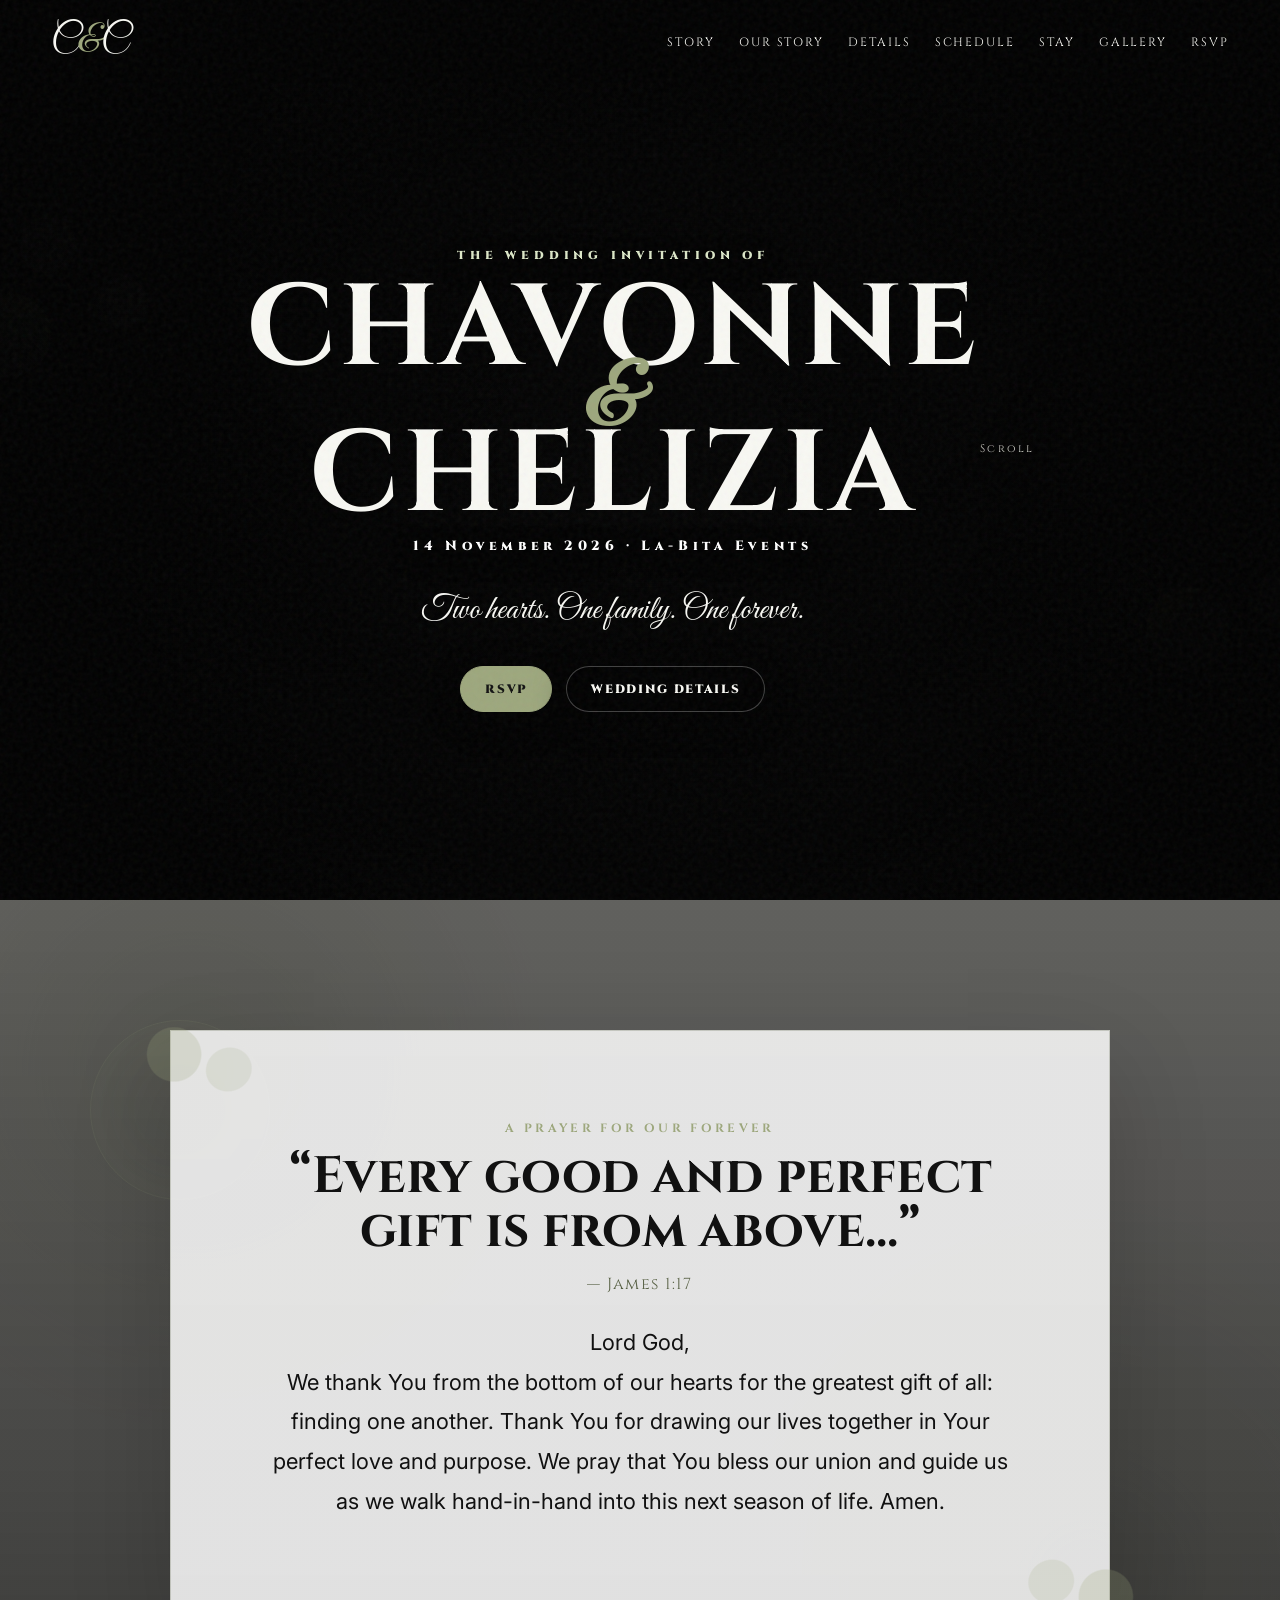
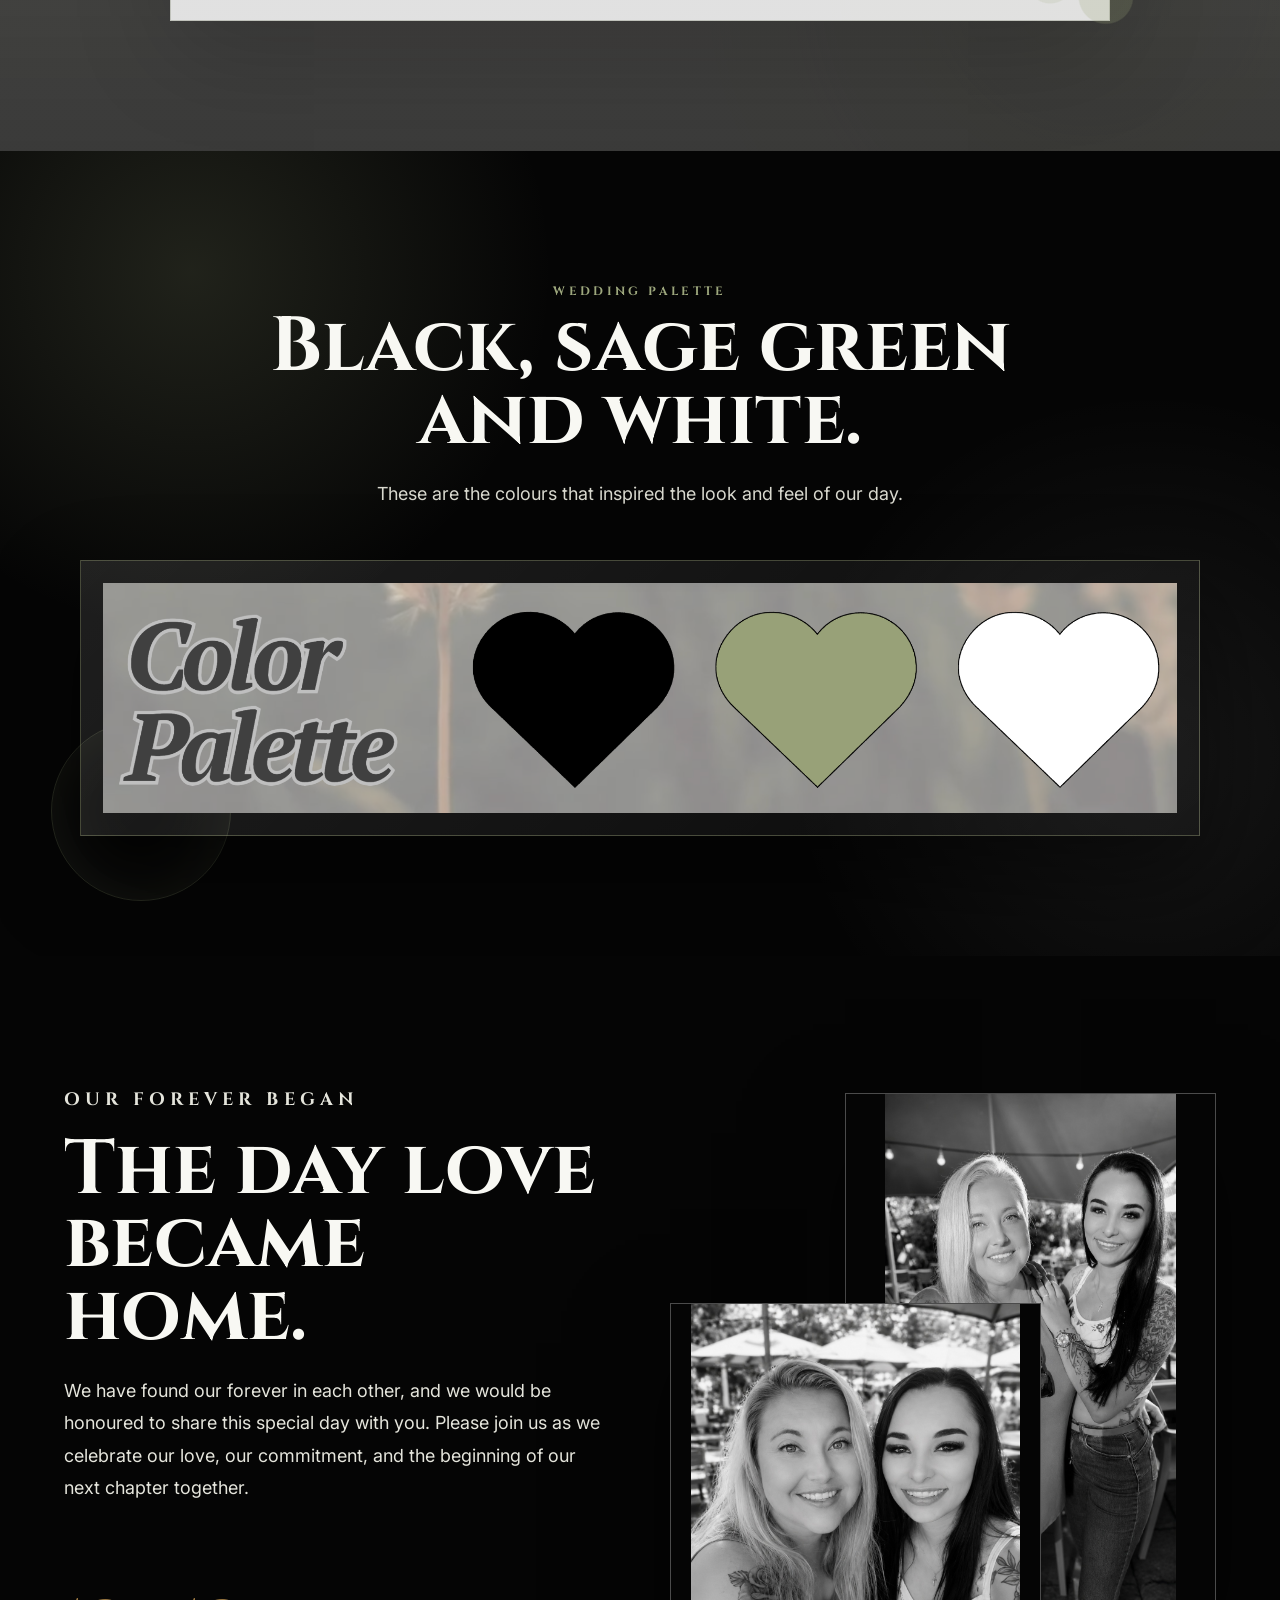
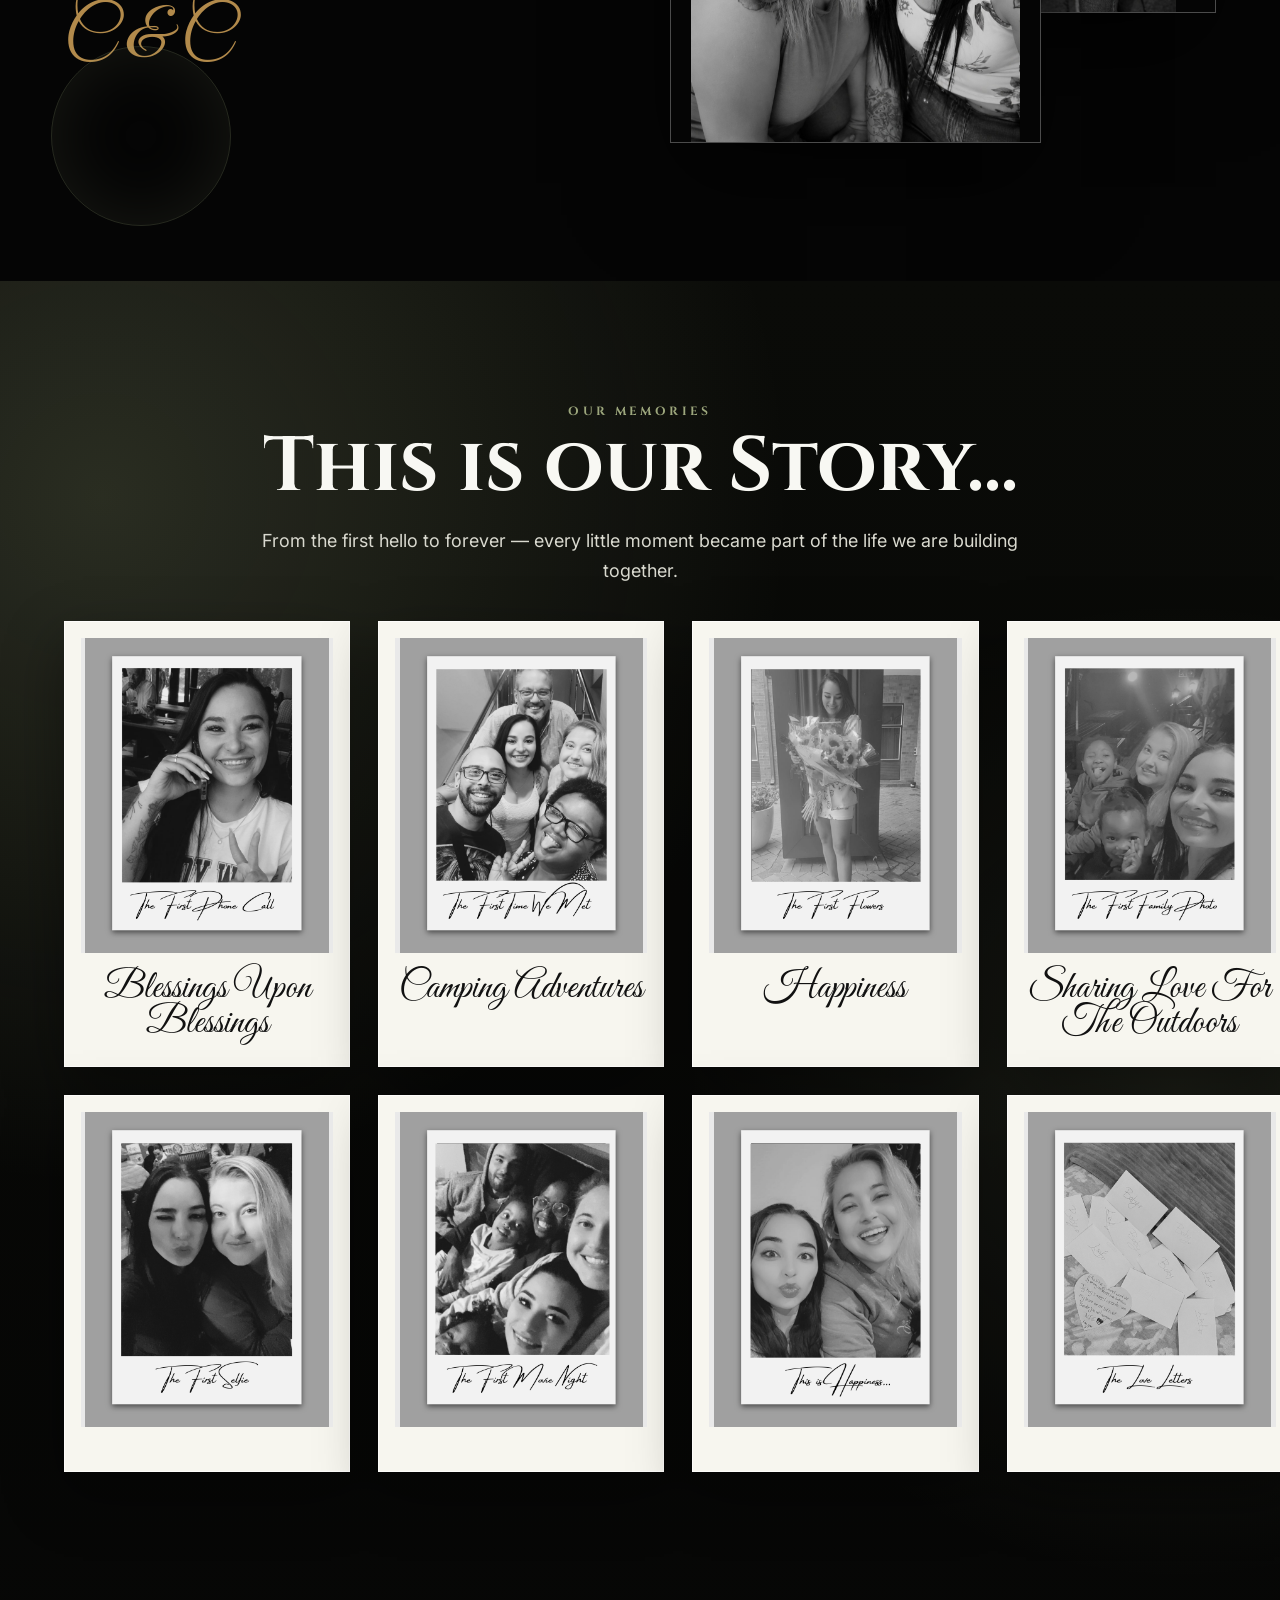
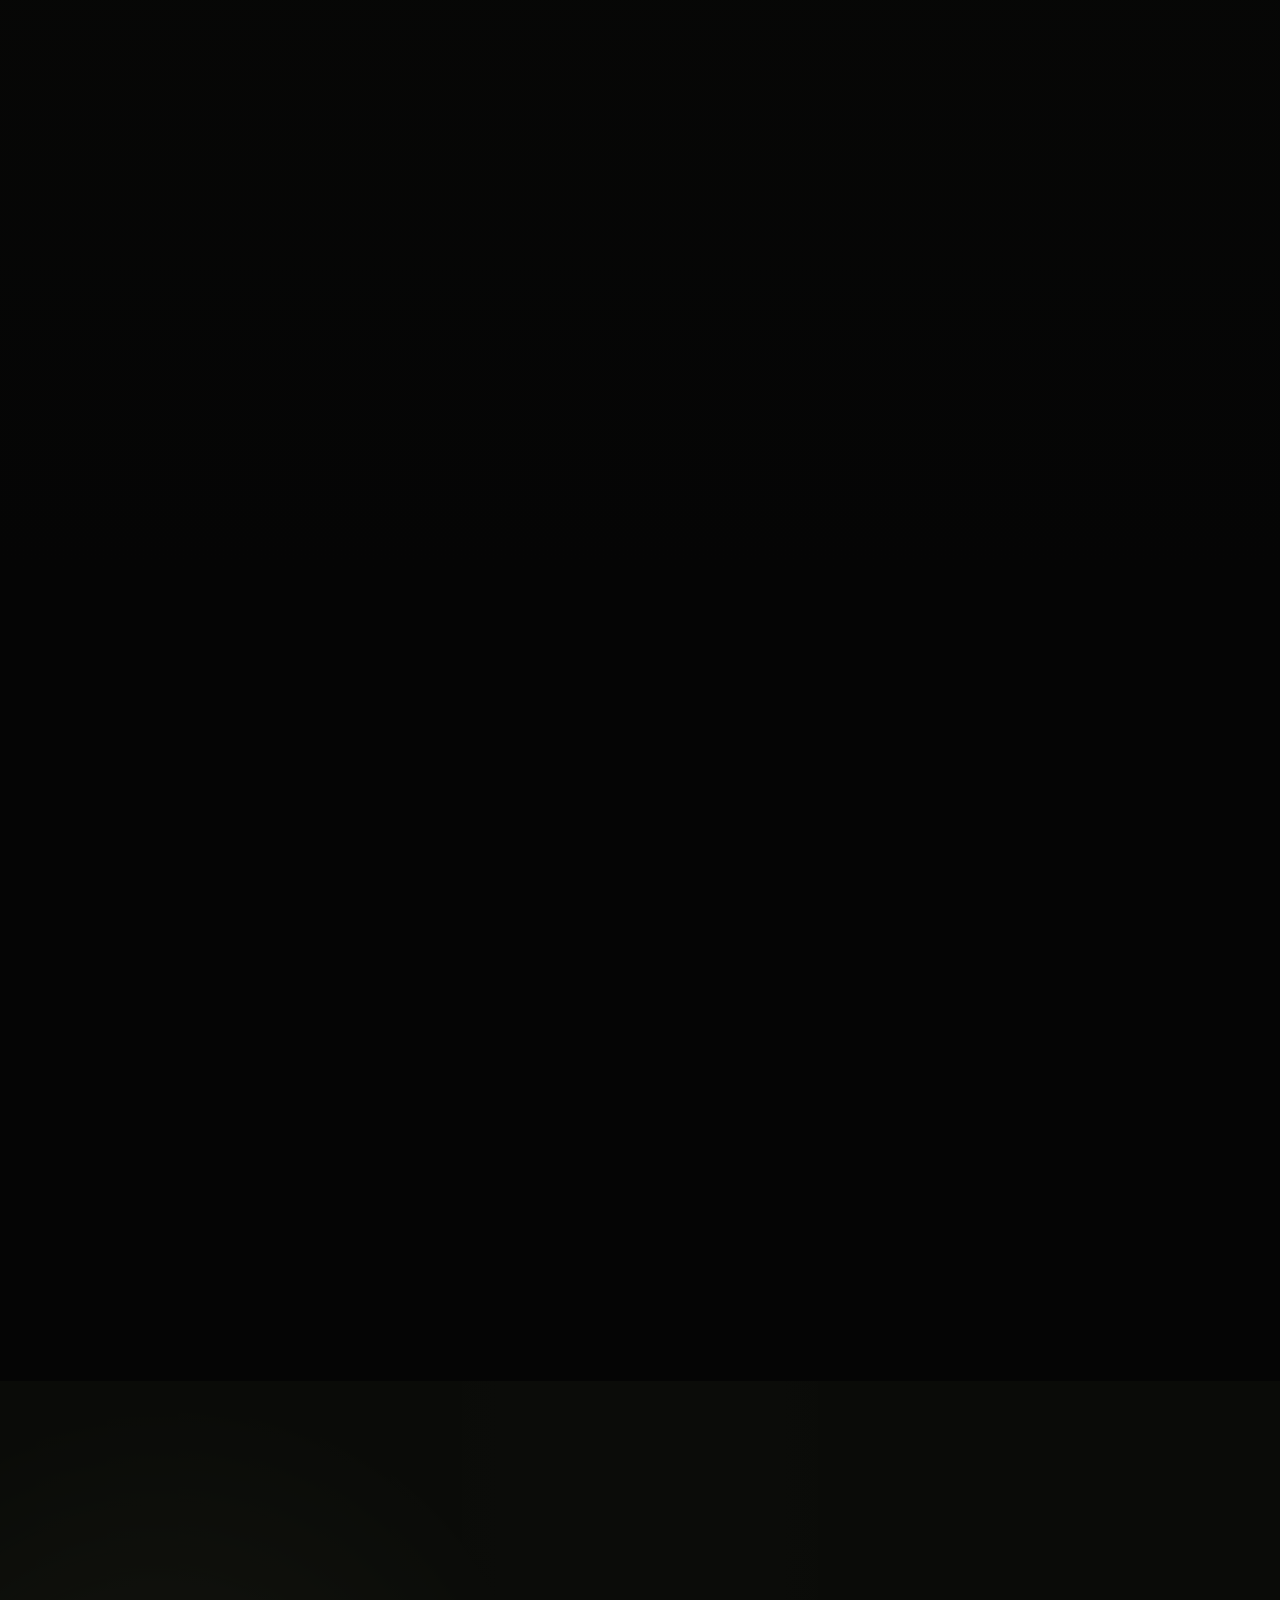
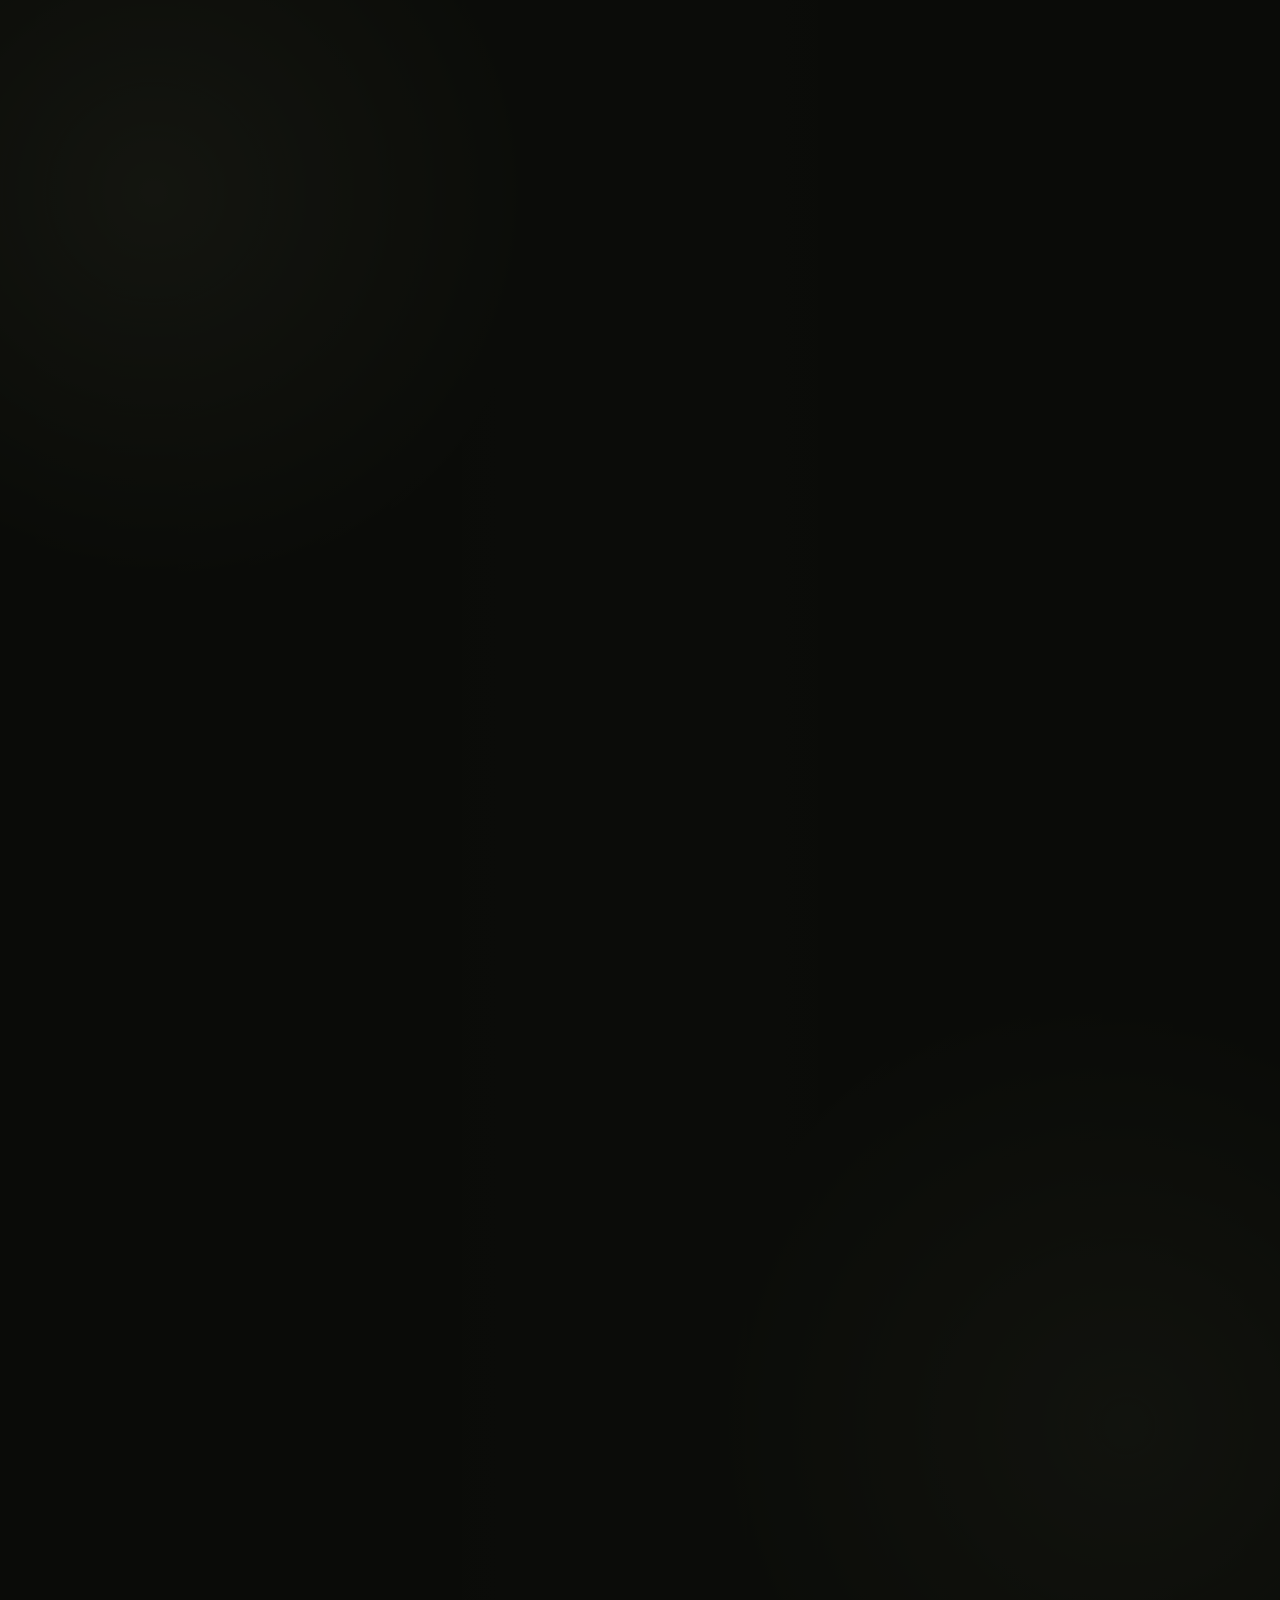
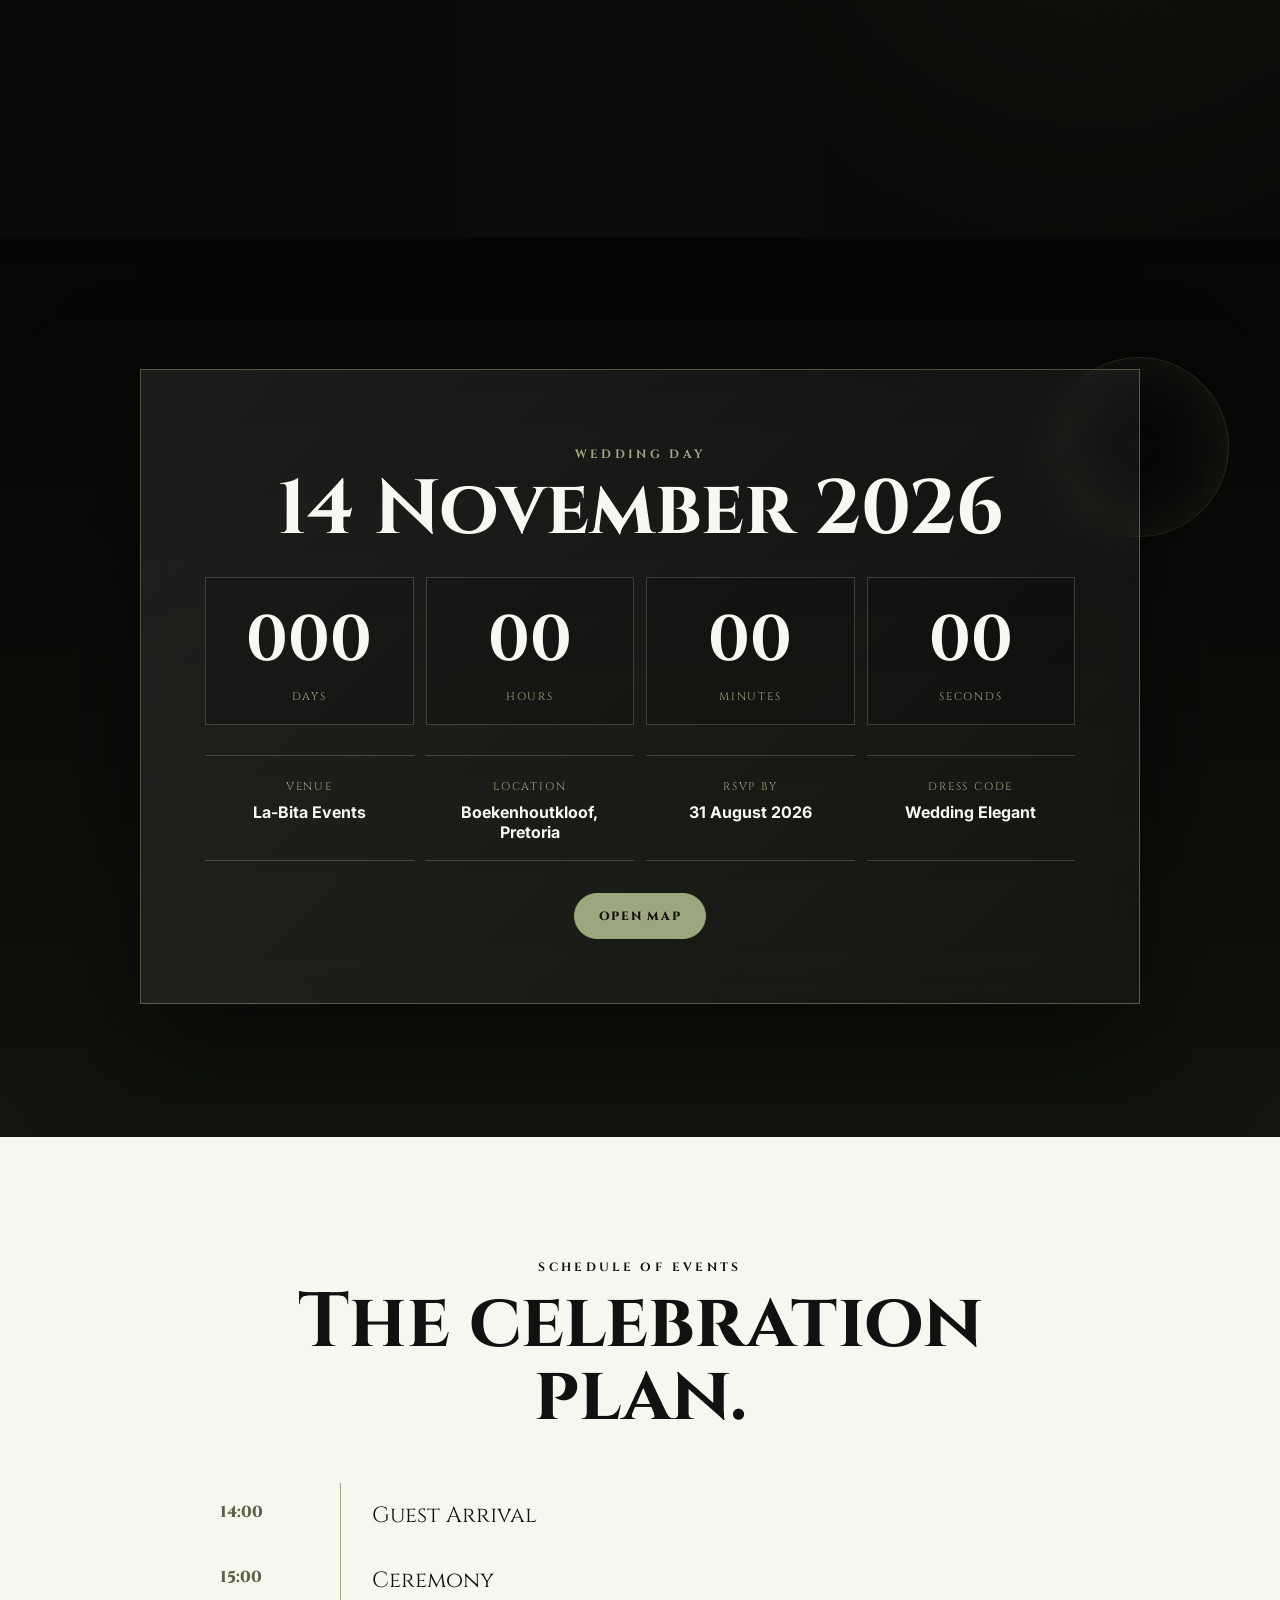
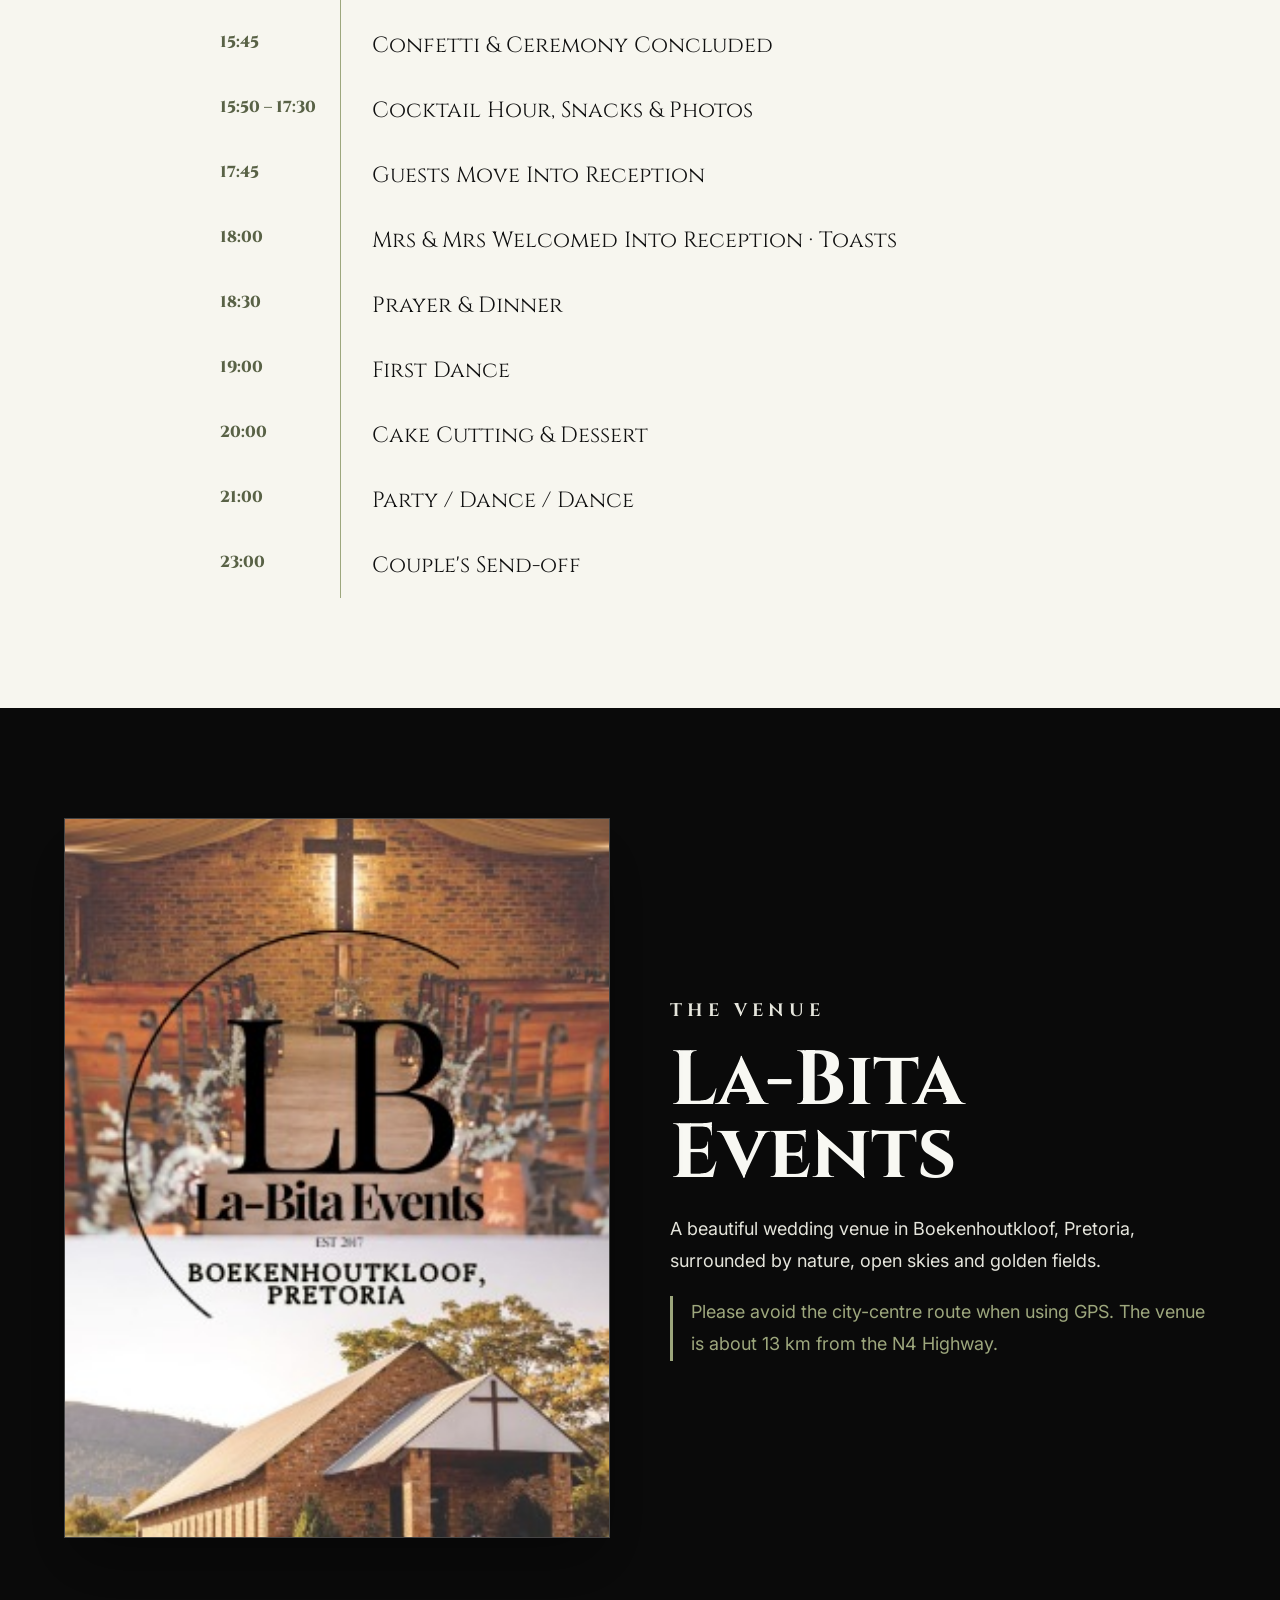
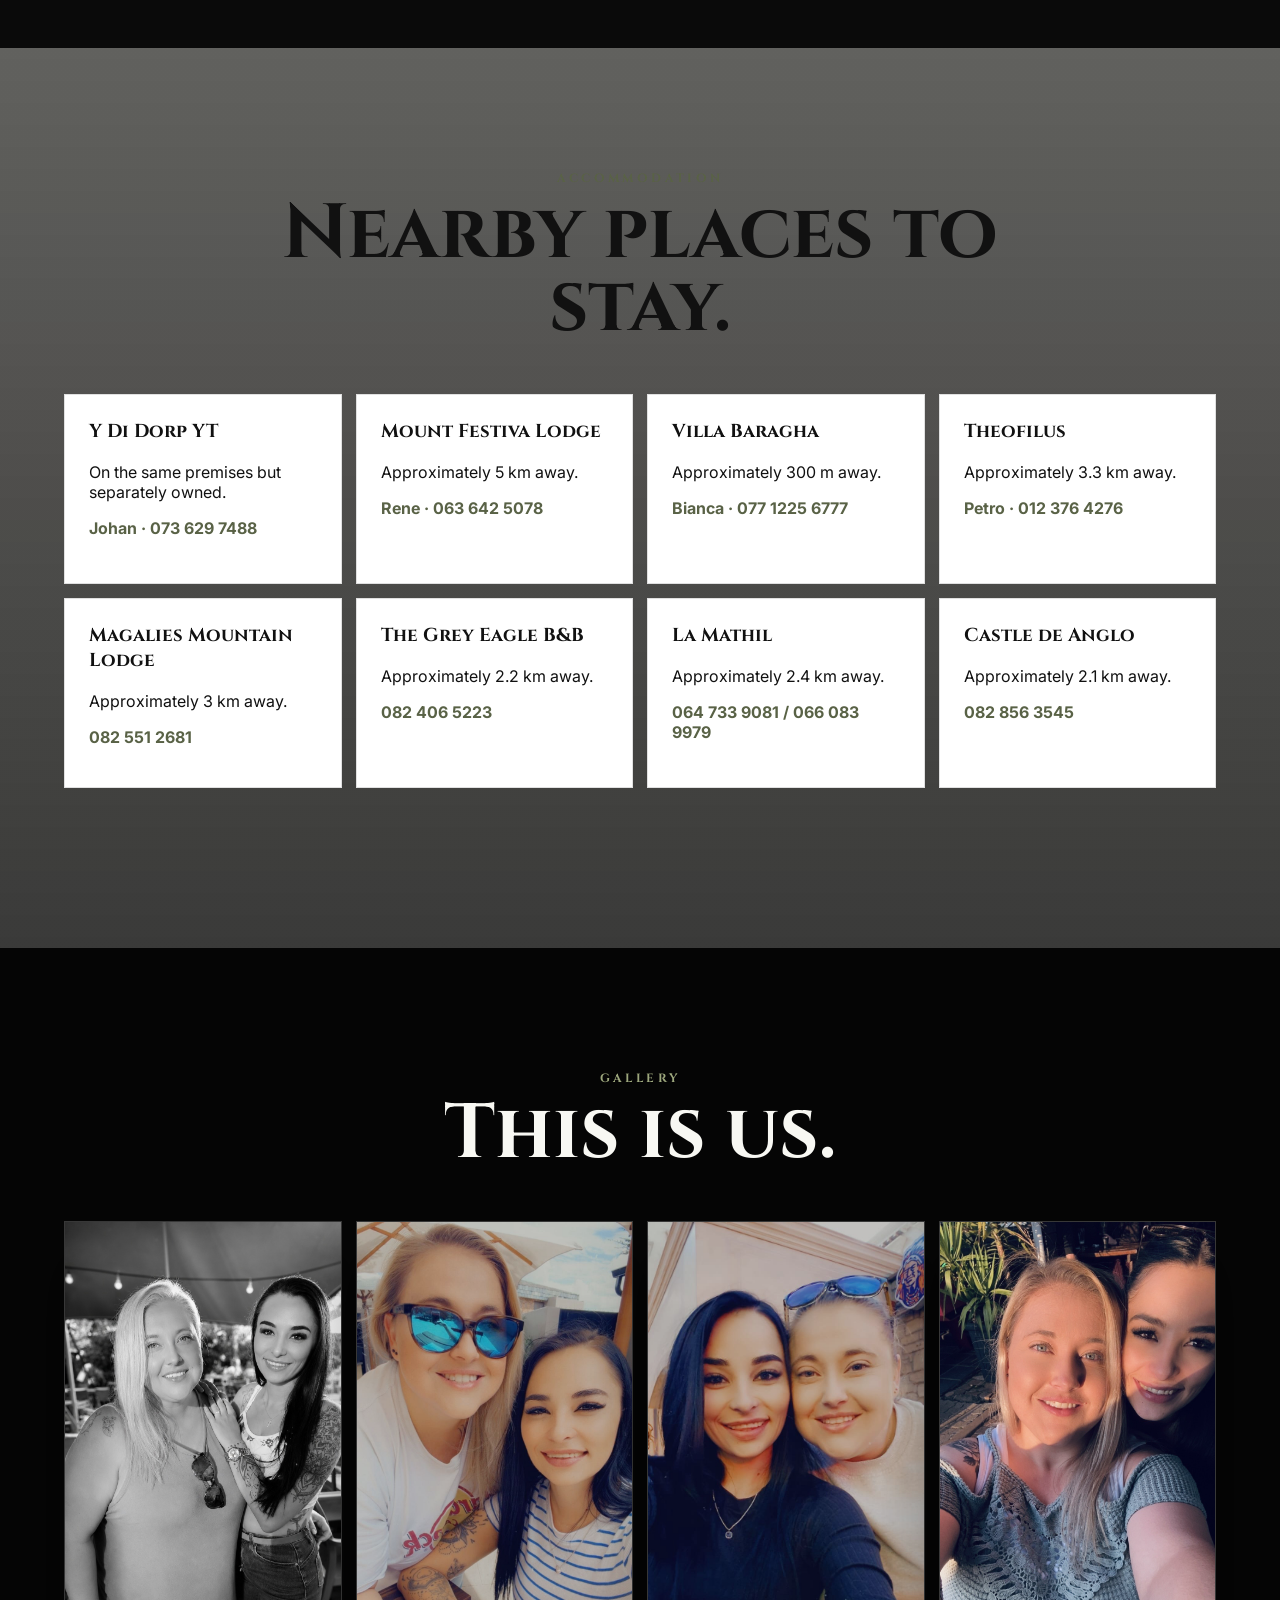
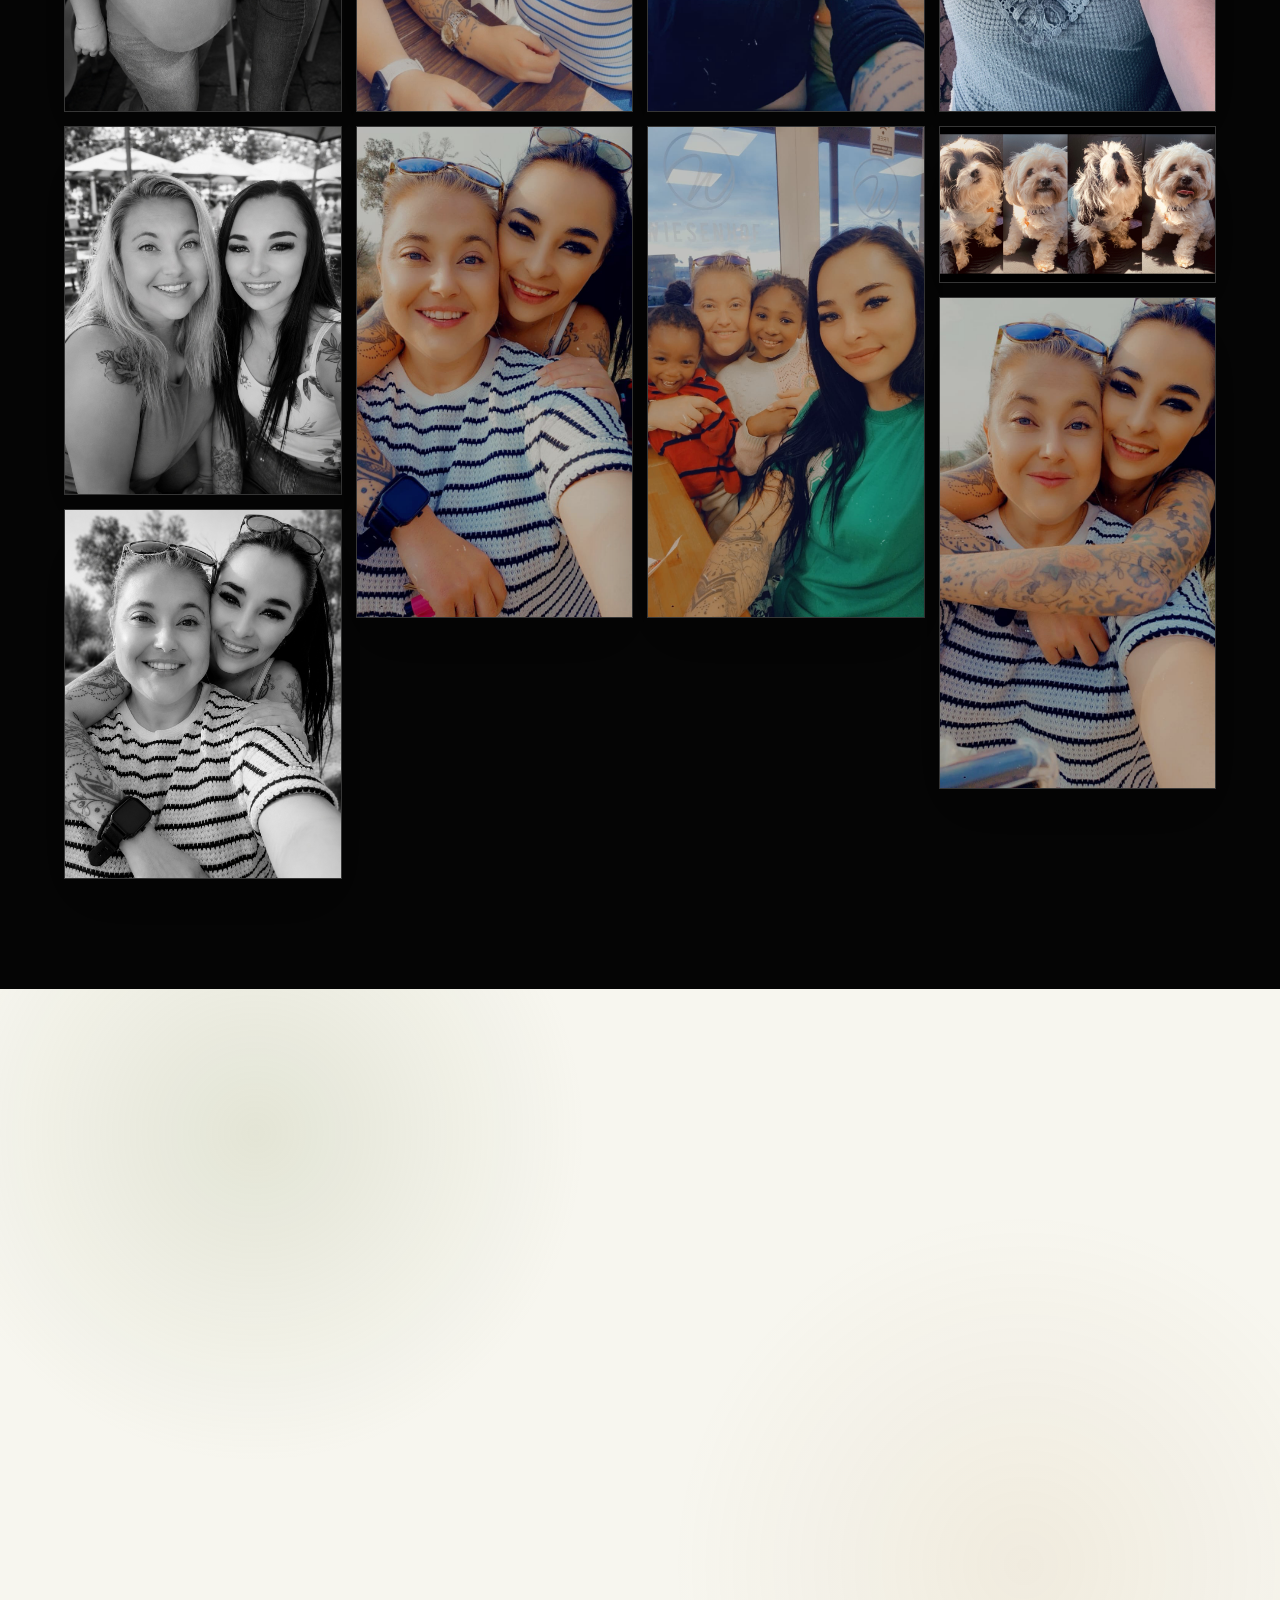
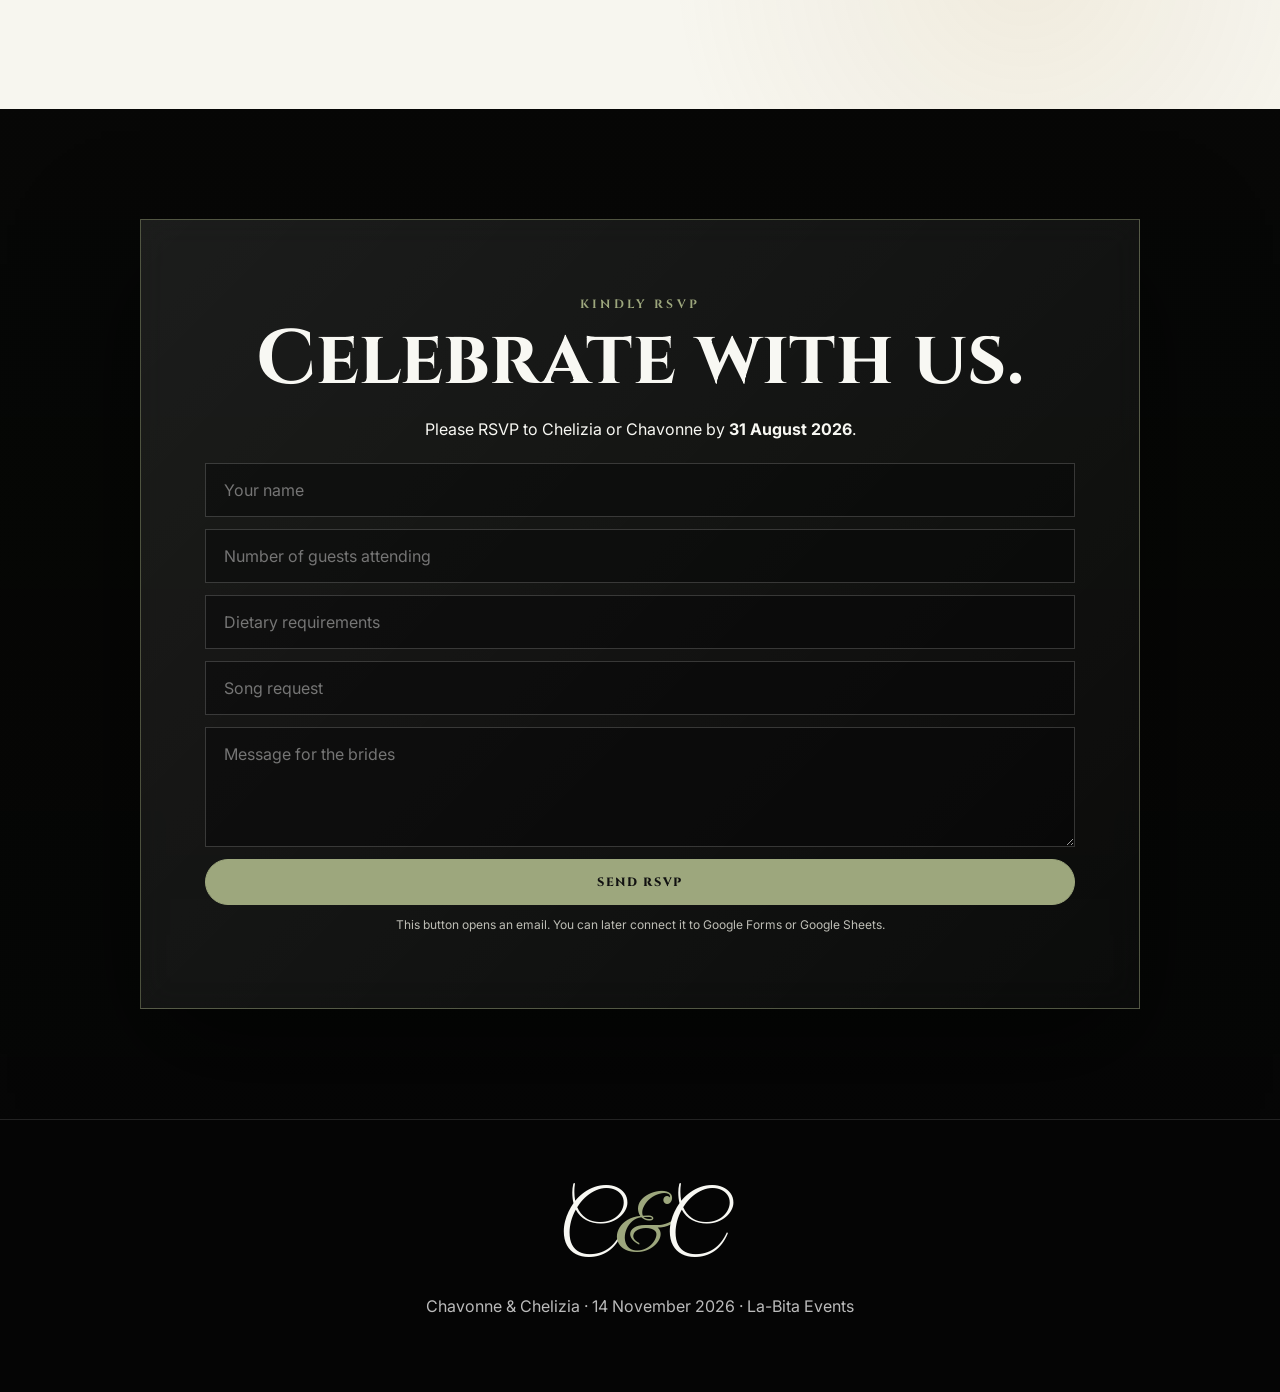
==== commit 21cca190: "Add files via upload" ====
--- a/Chavonne_Chelizia_Wedding_Website_NATURE_VIDEO_UPDATE/index.html
+++ b/Chavonne_Chelizia_Wedding_Website_NATURE_VIDEO_UPDATE/index.html
@@ -2,7 +2,7 @@
 <html lang="en">
 <head>
   <meta charset="utf-8" />
-  <meta name="viewport" content="width=device-width, initial-scale=1" />
+  <meta name="viewport" content="width=device-width, initial-scale=1.0, maximum-scale=5.0">
   <title>Chavonne & Chelizia | 14 November 2026</title>
   <meta name="description" content="Wedding invitation for Chavonne & Chelizia — 14 November 2026 at La-Bita Events." />
   <meta property="og:title" content="Chavonne & Chelizia are getting married" />
@@ -12,6 +12,239 @@
   <link rel="preconnect" href="https://fonts.gstatic.com" crossorigin>
   <link href="https://fonts.googleapis.com/css2?family=Cinzel:wght@400;500;600;700&family=Great+Vibes&family=Inter:wght@300;400;500;700;900&display=swap" rel="stylesheet">
   <link rel="stylesheet" href="styles.css" />
+
+
+
+
+
+
+
+
+
+
+
+
+
+<style id="hero-final-upload-fix">
+html, body {
+  max-width: 100% !important;
+  overflow-x: hidden !important;
+}
+
+header.hero,
+.hero {
+  position: relative !important;
+  min-height: 100vh !important;
+  min-height: 100svh !important;
+  width: 100% !important;
+  max-width: 100vw !important;
+  display: flex !important;
+  align-items: center !important;
+  justify-content: center !important;
+  text-align: center !important;
+  overflow: hidden !important;
+  background: #050505 !important;
+  background-image: none !important;
+  padding: 118px 18px 70px !important;
+  box-sizing: border-box !important;
+}
+
+header.hero::before,
+header.hero::after,
+.hero::before,
+.hero::after,
+.hero > img,
+.hero .hero-bg,
+.hero .hero-image,
+.hero .hero-photo {
+  display: none !important;
+  opacity: 0 !important;
+  content: none !important;
+  background: none !important;
+}
+
+.hero .video-bg,
+.hero-video,
+.video-bg {
+  position: absolute !important;
+  inset: 0 !important;
+  width: 100% !important;
+  height: 100% !important;
+  min-width: 100% !important;
+  min-height: 100% !important;
+  object-fit: cover !important;
+  object-position: center center !important;
+  z-index: 0 !important;
+  opacity: .95 !important;
+  filter: grayscale(.06) brightness(1.02) contrast(1.08) saturate(1.06) !important;
+  transform: scale(1.01) !important;
+  pointer-events: none !important;
+}
+
+/* Overlay reduced by about 50% so the Nature video shows through */
+.hero .overlay,
+.overlay {
+  position: absolute !important;
+  inset: 0 !important;
+  z-index: 1 !important;
+  background:
+    radial-gradient(circle at center, rgba(0,0,0,0.00) 0%, rgba(0,0,0,0.10) 58%, rgba(0,0,0,0.28) 100%),
+    linear-gradient(180deg, rgba(0,0,0,0.10), rgba(0,0,0,0.18)) !important;
+  opacity: 1 !important;
+  pointer-events: none !important;
+}
+
+.hero .inner,
+header.hero .inner {
+  position: relative !important;
+  z-index: 5 !important;
+  width: min(1160px, 92vw) !important;
+  max-width: 1160px !important;
+  margin: 0 auto !important;
+  opacity: 1 !important;
+  filter: none !important;
+  transform: none !important;
+  box-sizing: border-box !important;
+}
+
+.hero-title,
+.hero h1.hero-title {
+  display: flex !important;
+  align-items: baseline !important;
+  justify-content: center !important;
+  flex-wrap: nowrap !important;
+  gap: clamp(2px, .25vw, 7px) !important;
+  width: 100% !important;
+  max-width: 100% !important;
+  margin: 18px auto 18px !important;
+  padding: 0 !important;
+  box-sizing: border-box !important;
+  overflow: visible !important;
+  white-space: nowrap !important;
+  font-family: 'Playfair Display', Georgia, serif !important;
+  font-size: clamp(46px, 6.85vw, 100px) !important;
+  line-height: .92 !important;
+  letter-spacing: .004em !important;
+  text-transform: uppercase !important;
+  color: #ffffff !important;
+  -webkit-text-fill-color: #ffffff !important;
+  opacity: 1 !important;
+  filter: none !important;
+  text-shadow:
+    0 2px 0 rgba(0,0,0,1),
+    0 7px 18px rgba(0,0,0,.98),
+    0 18px 48px rgba(0,0,0,.92) !important;
+}
+
+.hero-title .hero-name {
+  color: #ffffff !important;
+  -webkit-text-fill-color: #ffffff !important;
+  font-weight: 900 !important;
+  opacity: 1 !important;
+}
+
+.hero-title .hero-amp {
+  color: #b9ca9a !important;
+  -webkit-text-fill-color: #b9ca9a !important;
+  font-weight: 900 !important;
+  opacity: 1 !important;
+  margin: 0 .015em !important;
+  text-shadow:
+    0 2px 0 rgba(0,0,0,1),
+    0 6px 15px rgba(0,0,0,.96),
+    0 0 20px rgba(185,202,154,.42),
+    0 0 34px rgba(185,202,154,.22) !important;
+}
+
+.hero .eyebrow,
+header.hero .eyebrow {
+  color: #dce7c8 !important;
+  -webkit-text-fill-color: #dce7c8 !important;
+  font-weight: 900 !important;
+  opacity: 1 !important;
+  text-transform: uppercase !important;
+  letter-spacing: .42em !important;
+  font-size: clamp(11px, .9vw, 14px) !important;
+  text-shadow: 0 3px 14px rgba(0,0,0,1), 0 8px 24px rgba(0,0,0,.96) !important;
+}
+
+.hero .date,
+header.hero .date {
+  color: #ffffff !important;
+  -webkit-text-fill-color: #ffffff !important;
+  font-weight: 850 !important;
+  opacity: 1 !important;
+  letter-spacing: .34em !important;
+  font-size: clamp(12px, 1.05vw, 16px) !important;
+  text-shadow: 0 3px 14px rgba(0,0,0,1), 0 8px 24px rgba(0,0,0,.96) !important;
+}
+
+.hero .subtitle,
+header.hero .subtitle {
+  color: #ffffff !important;
+  -webkit-text-fill-color: #ffffff !important;
+  font-family: 'Playfair Display', Georgia, serif !important;
+  font-size: clamp(30px, 3.2vw, 48px) !important;
+  line-height: 1.12 !important;
+  font-weight: 900 !important;
+  opacity: 1 !important;
+  text-shadow:
+    0 2px 0 rgba(0,0,0,1),
+    0 6px 18px rgba(0,0,0,1),
+    0 16px 38px rgba(0,0,0,.92) !important;
+}
+
+.hero .btns {
+  opacity: 1 !important;
+  display: flex !important;
+  justify-content: center !important;
+  gap: 14px !important;
+  flex-wrap: wrap !important;
+  margin-top: 28px !important;
+}
+
+.hero .btn,
+.hero a.btn {
+  opacity: 1 !important;
+  filter: none !important;
+  font-weight: 900 !important;
+  box-shadow: 0 10px 30px rgba(0,0,0,.50) !important;
+}
+
+@media (max-width: 1200px) {
+  .hero .inner { width: 95vw !important; }
+  .hero-title, .hero h1.hero-title { font-size: clamp(42px, 6.8vw, 82px) !important; }
+}
+
+@media (max-width: 820px) {
+  header.hero, .hero { padding: 96px 16px 54px !important; }
+  .hero-title, .hero h1.hero-title {
+    flex-wrap: wrap !important;
+    white-space: normal !important;
+    gap: .06em !important;
+    font-size: clamp(42px, 14vw, 78px) !important;
+    line-height: .94 !important;
+  }
+  .hero-title .hero-amp { margin: 0 .05em !important; }
+  .hero .date { letter-spacing: .18em !important; font-size: 12px !important; }
+  .hero .eyebrow { letter-spacing: .22em !important; font-size: 11px !important; }
+  .hero .subtitle { font-size: clamp(25px, 7vw, 34px) !important; }
+}
+
+@media (max-width: 520px) {
+  .nav .links { display: none !important; }
+  .hero-title, .hero h1.hero-title {
+    font-size: clamp(36px, 16vw, 58px) !important;
+    line-height: .96 !important;
+  }
+  .hero .btns {
+    flex-direction: column !important;
+    align-items: center !important;
+  }
+  .hero .btn { width: min(260px, 85vw) !important; }
+}
+</style>
+
 </head>
 <body>
   <div class="grain"></div>
